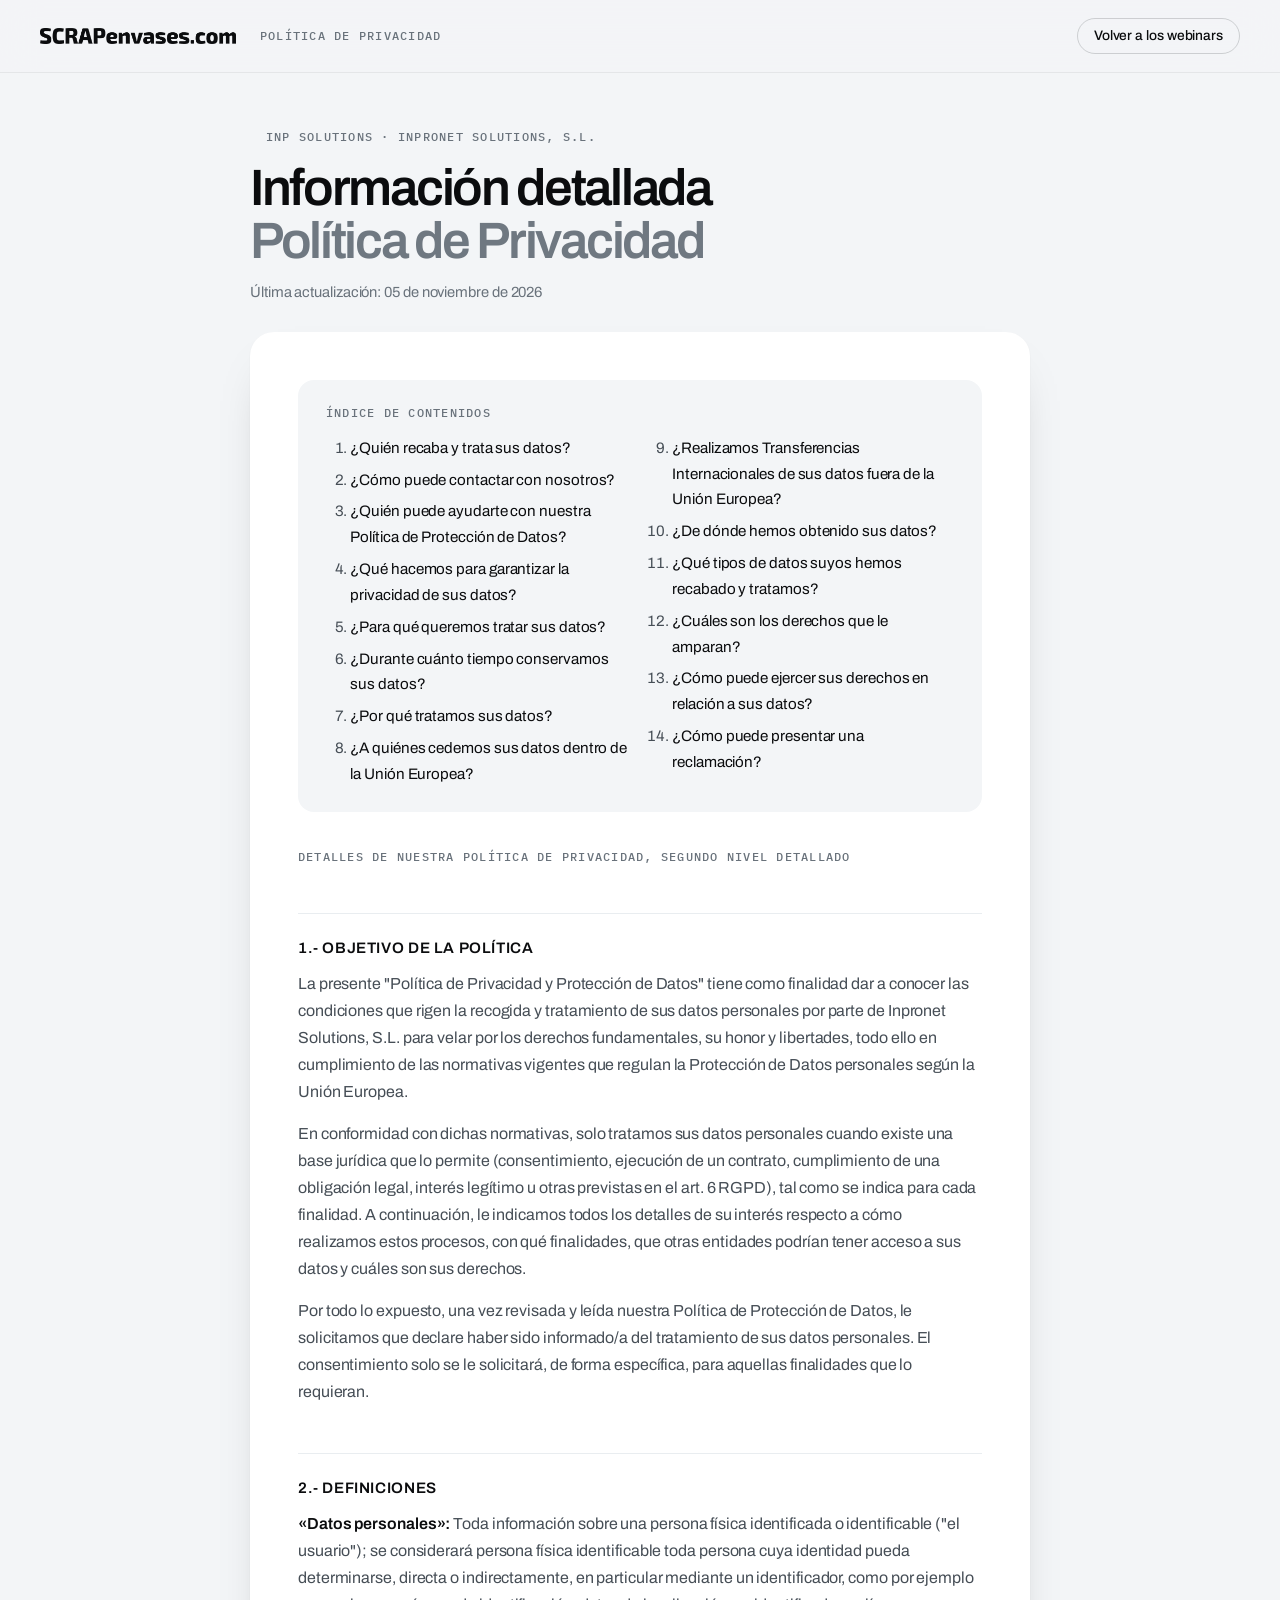
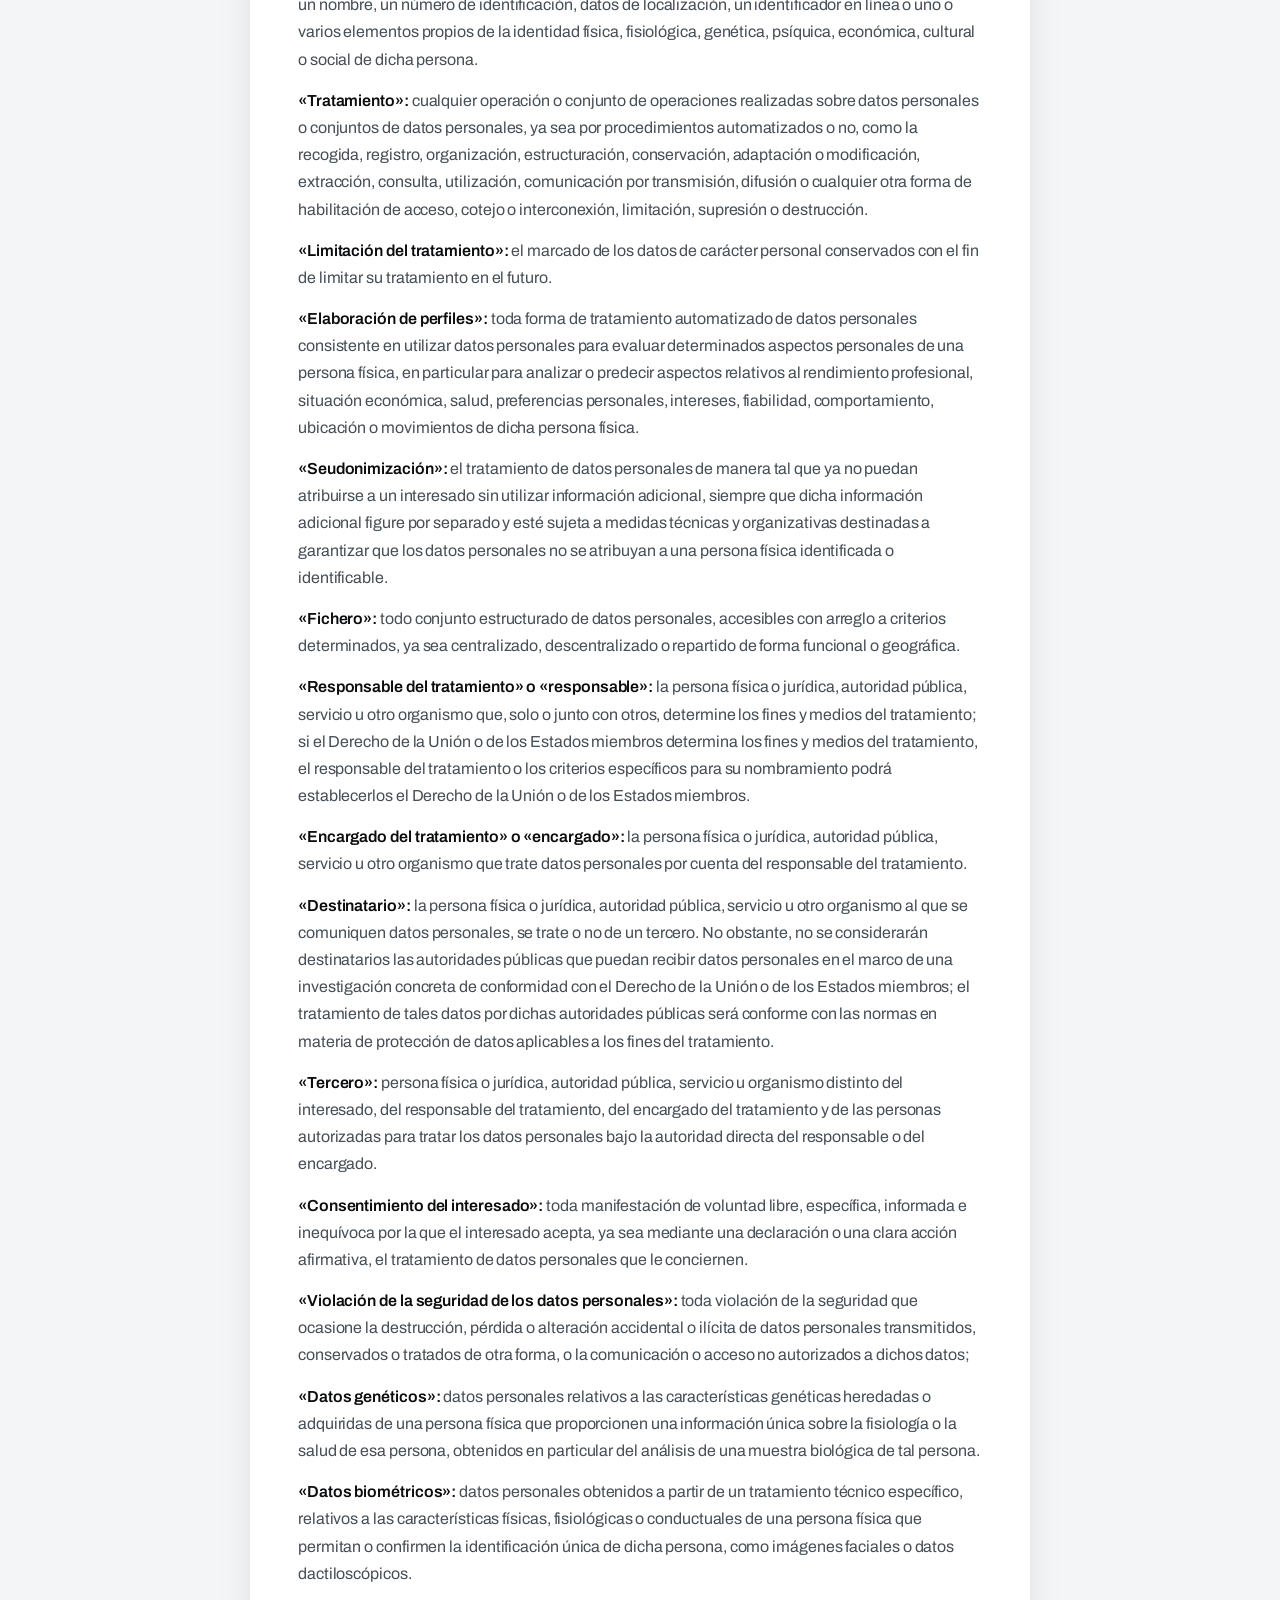
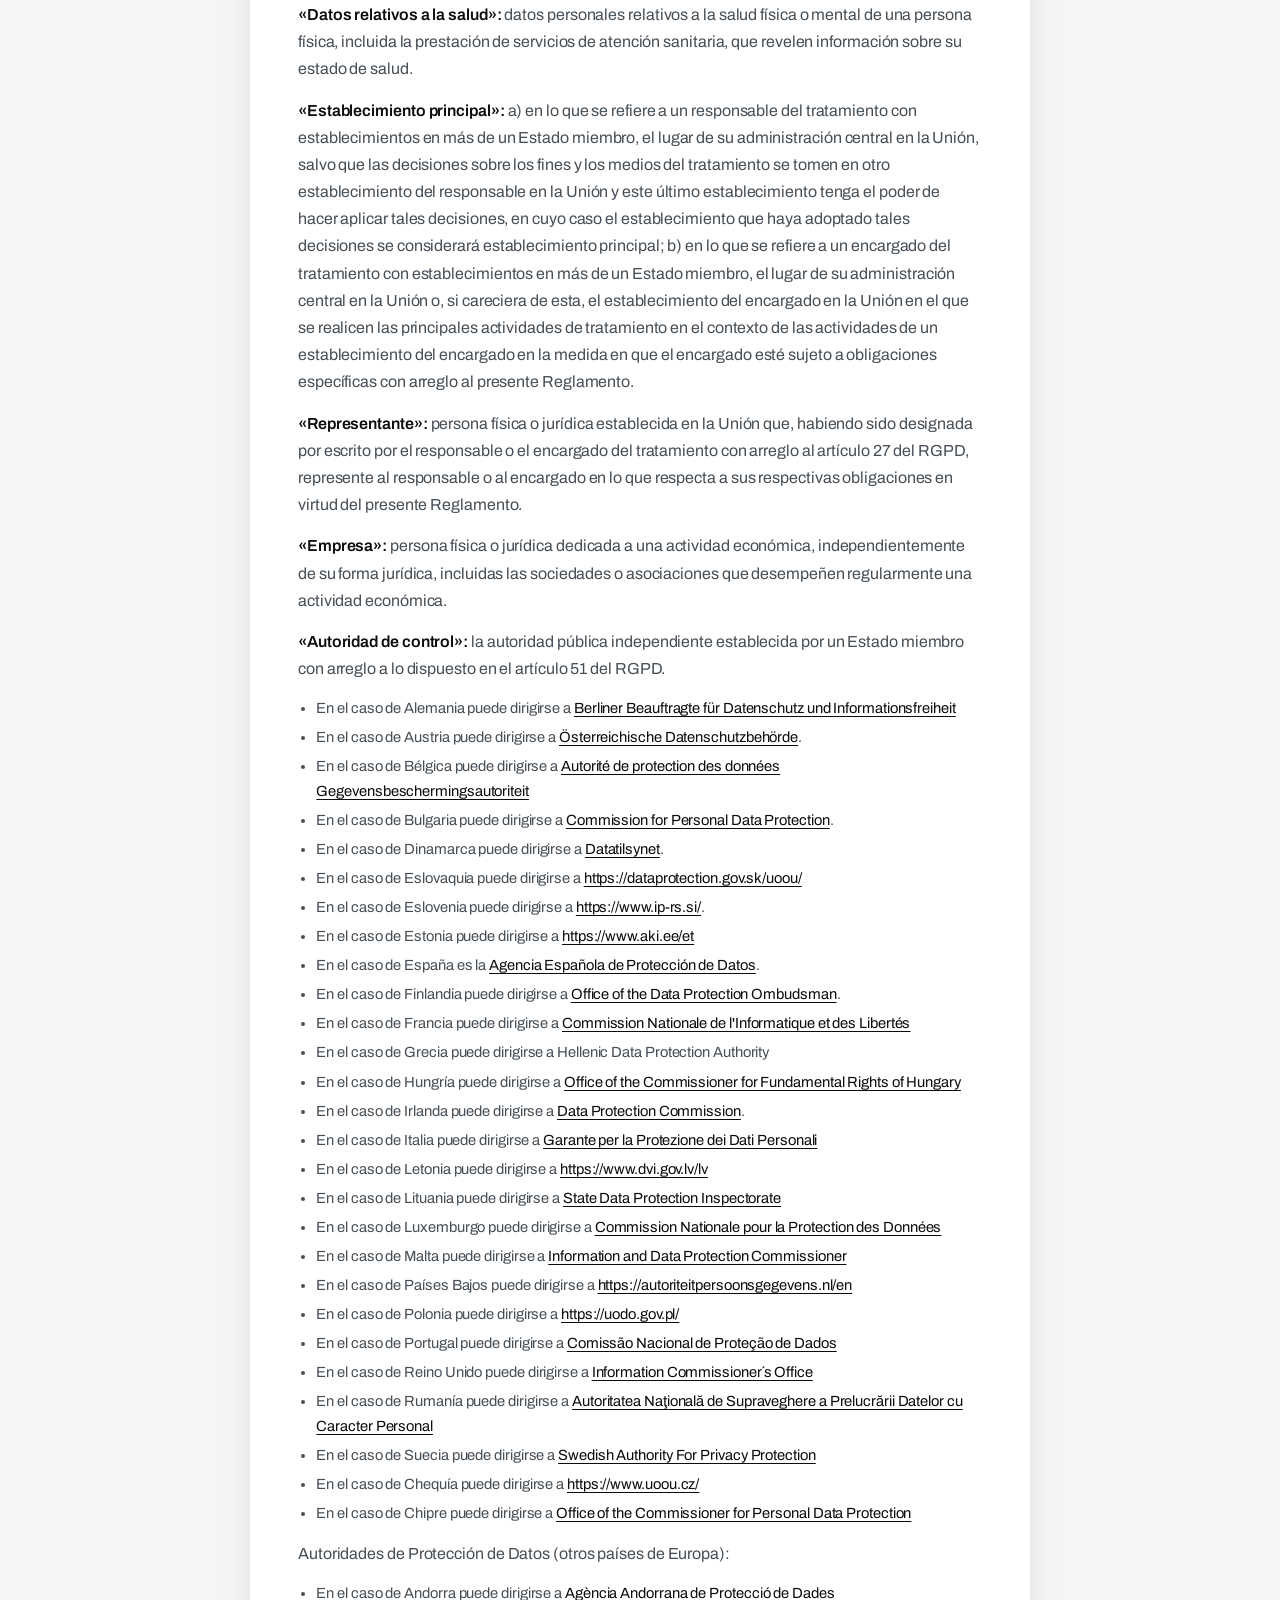
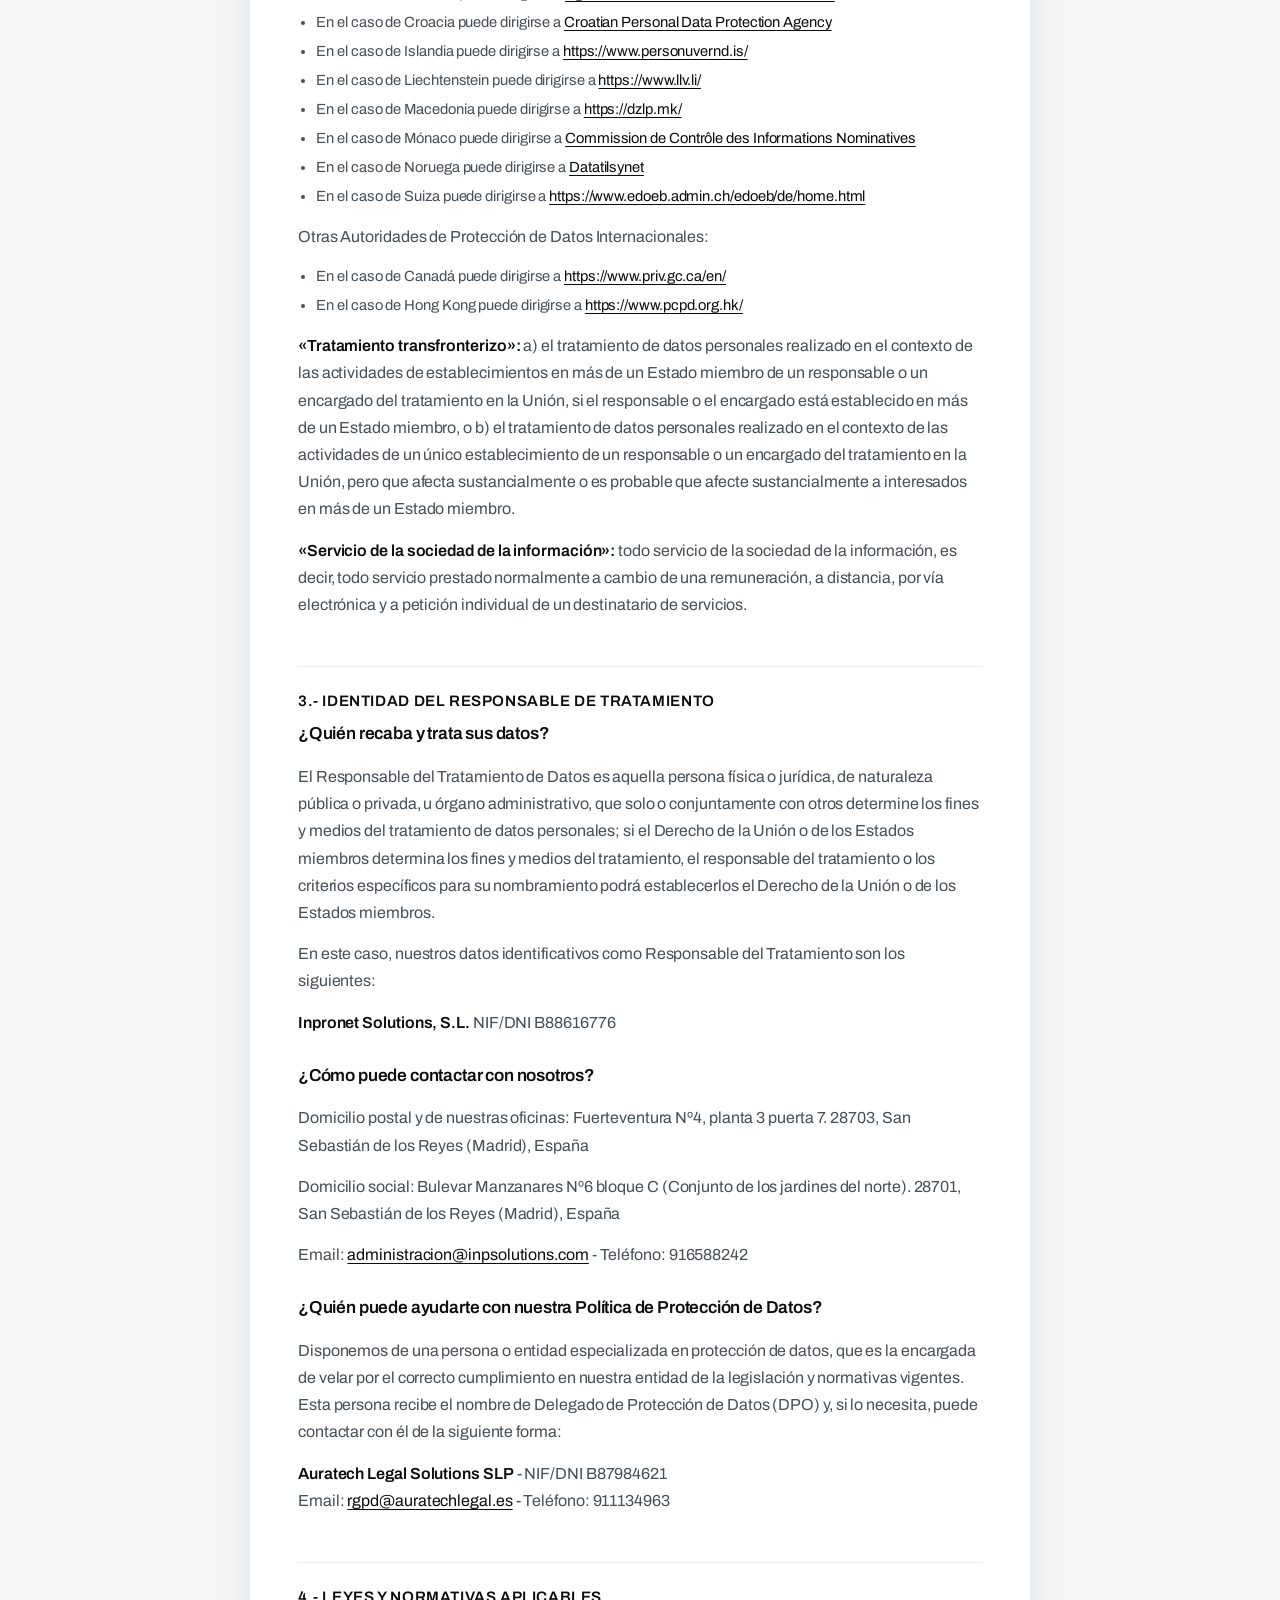
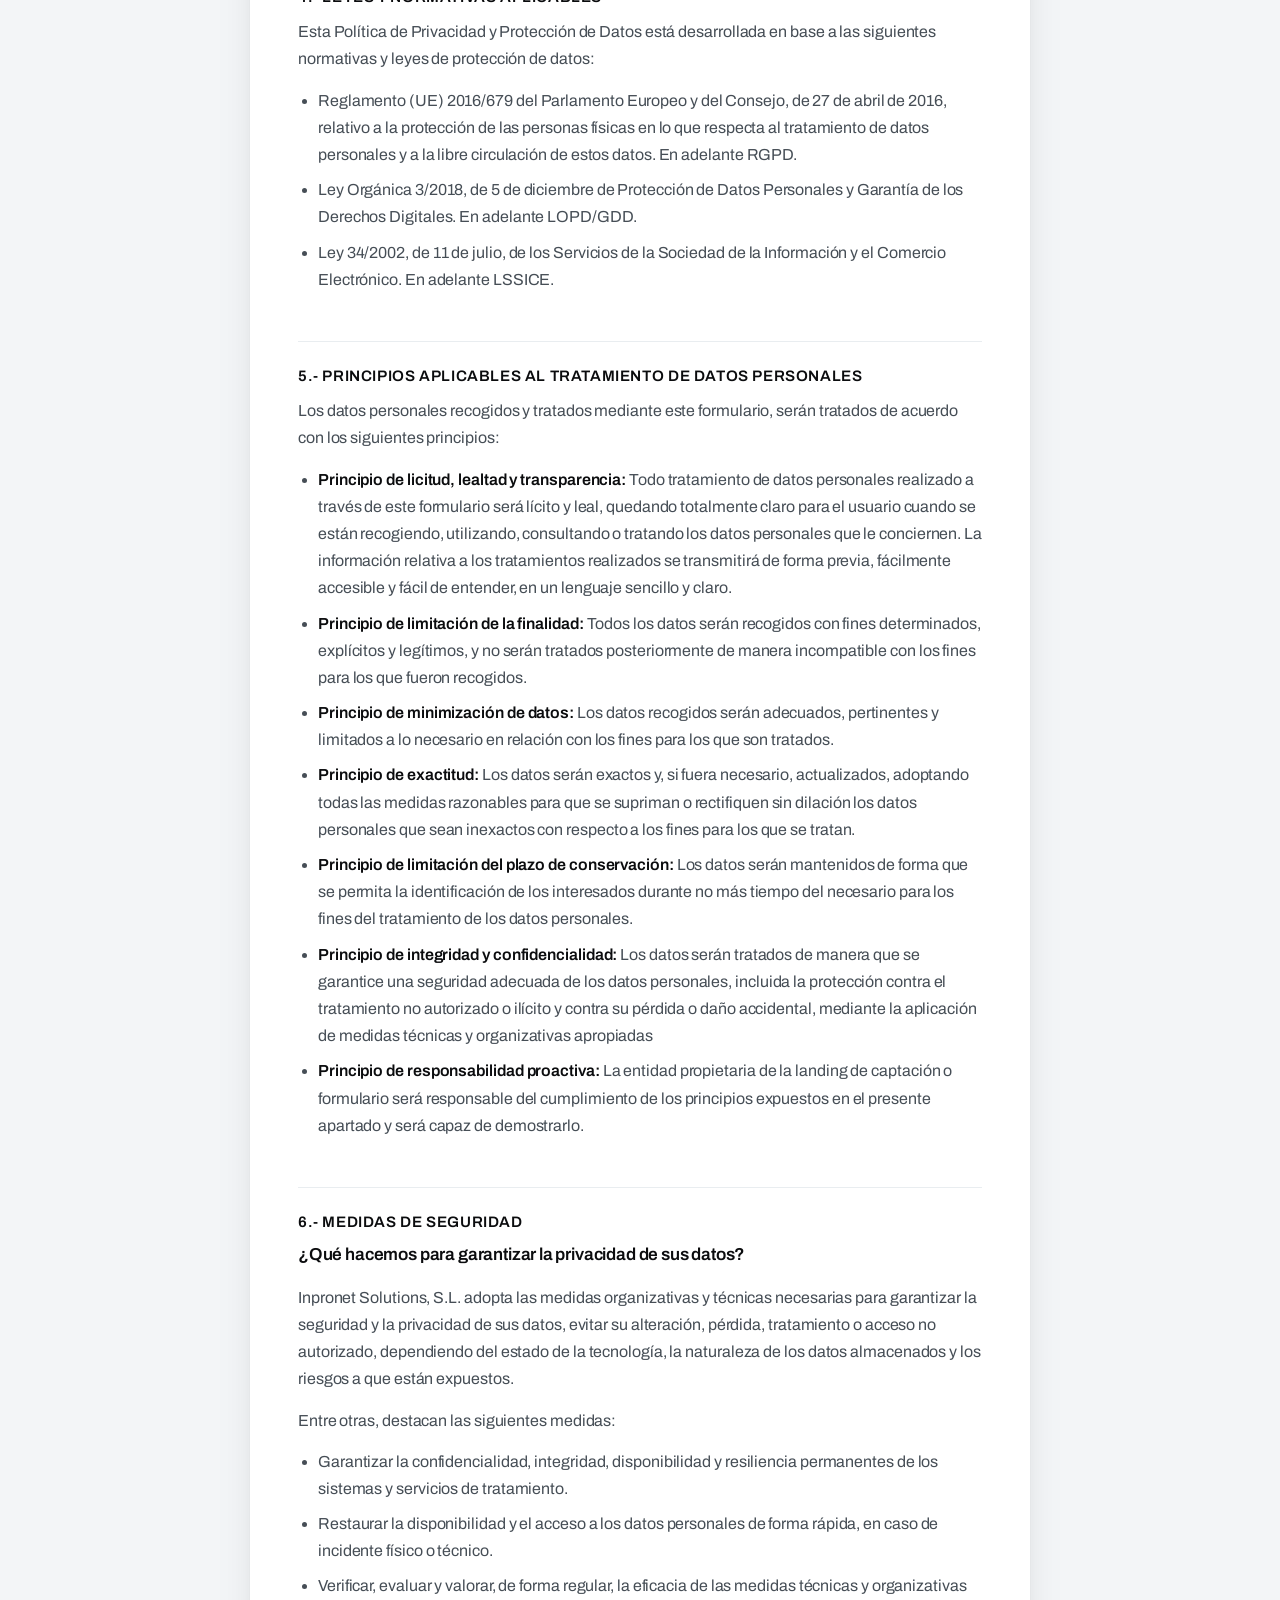
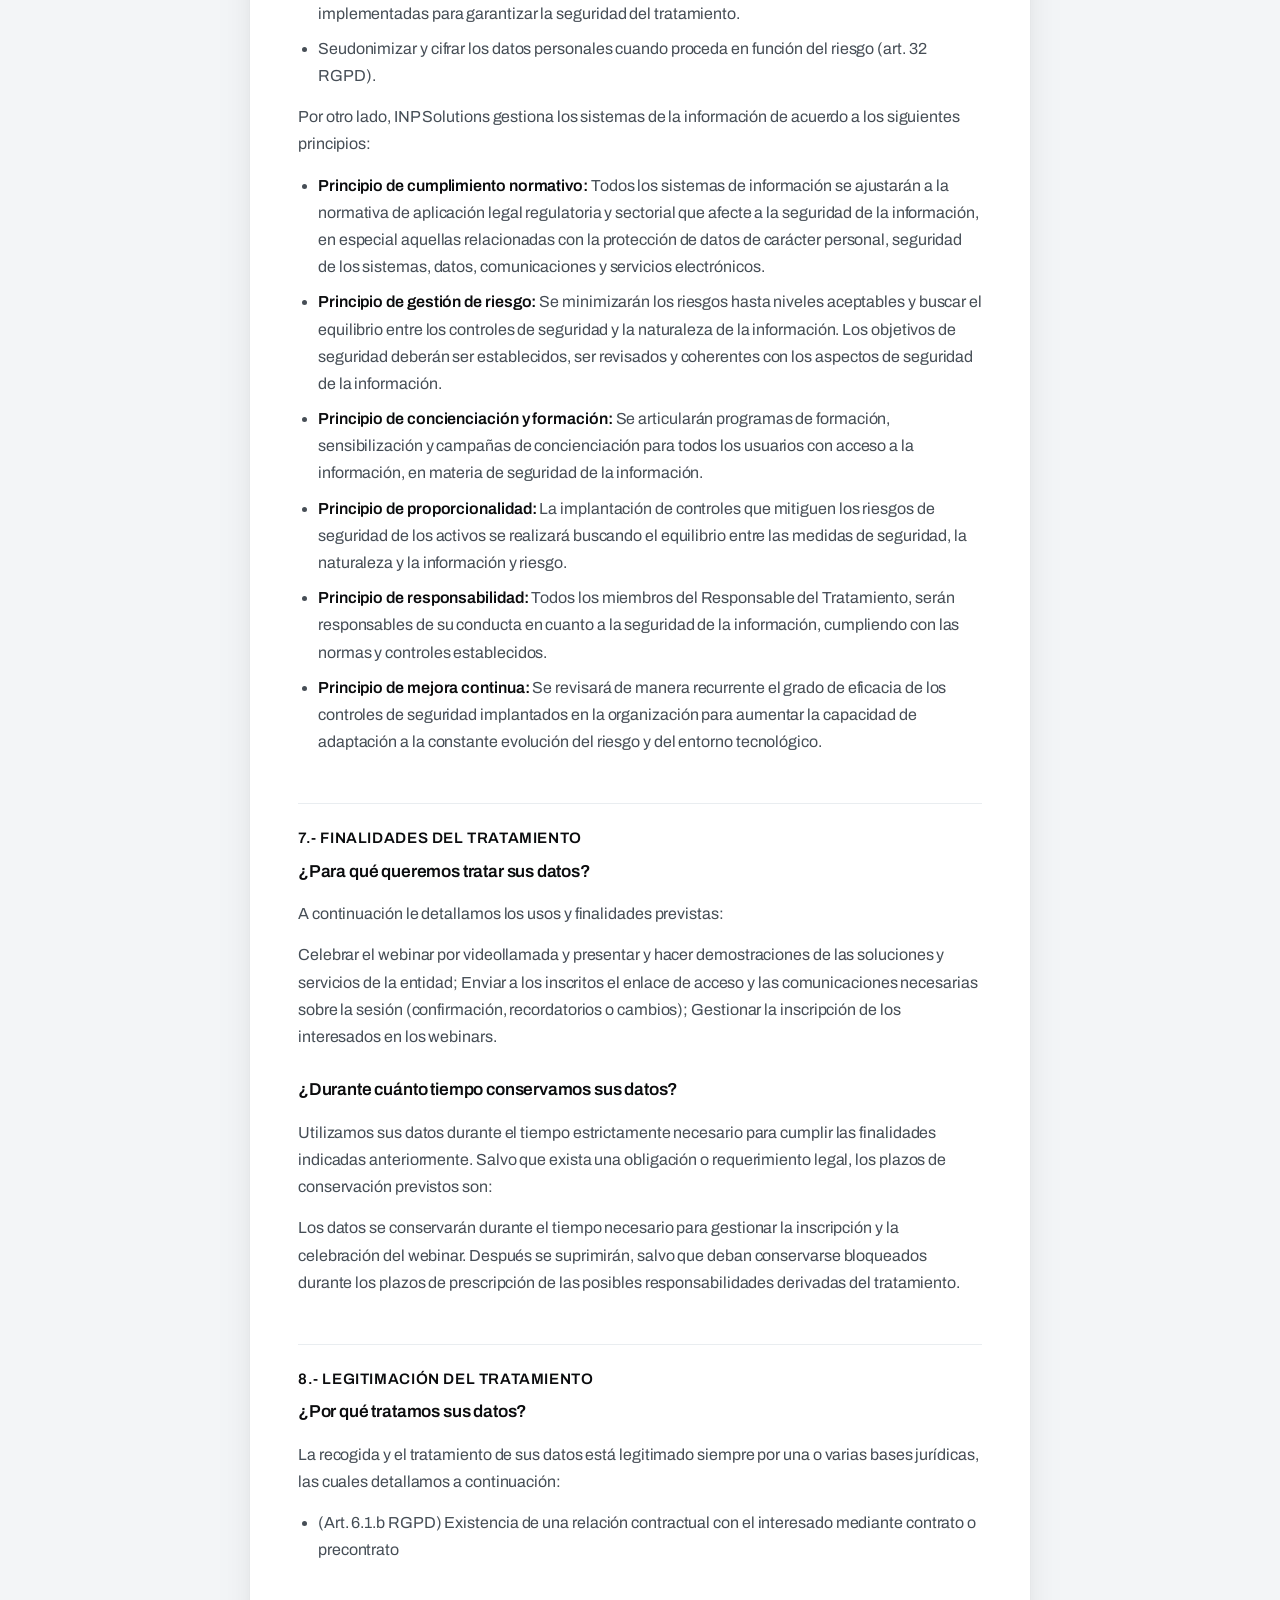
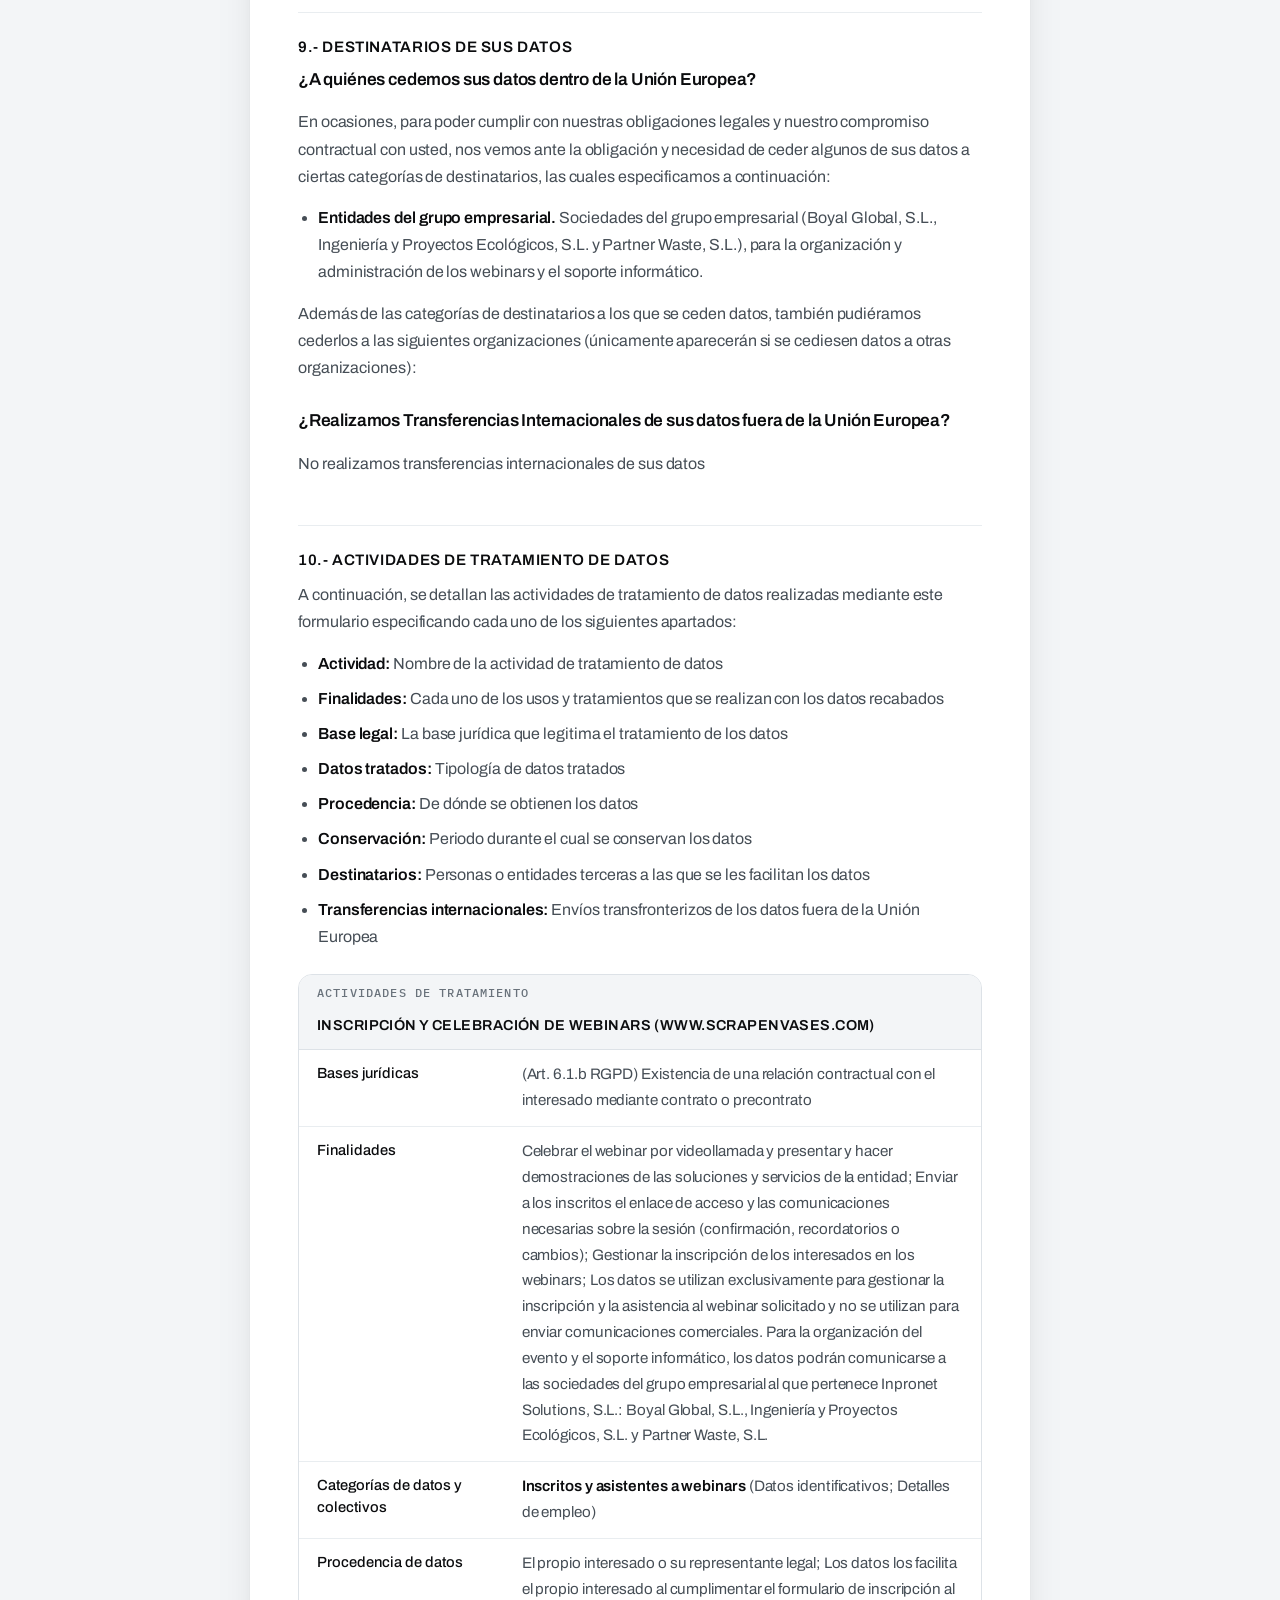
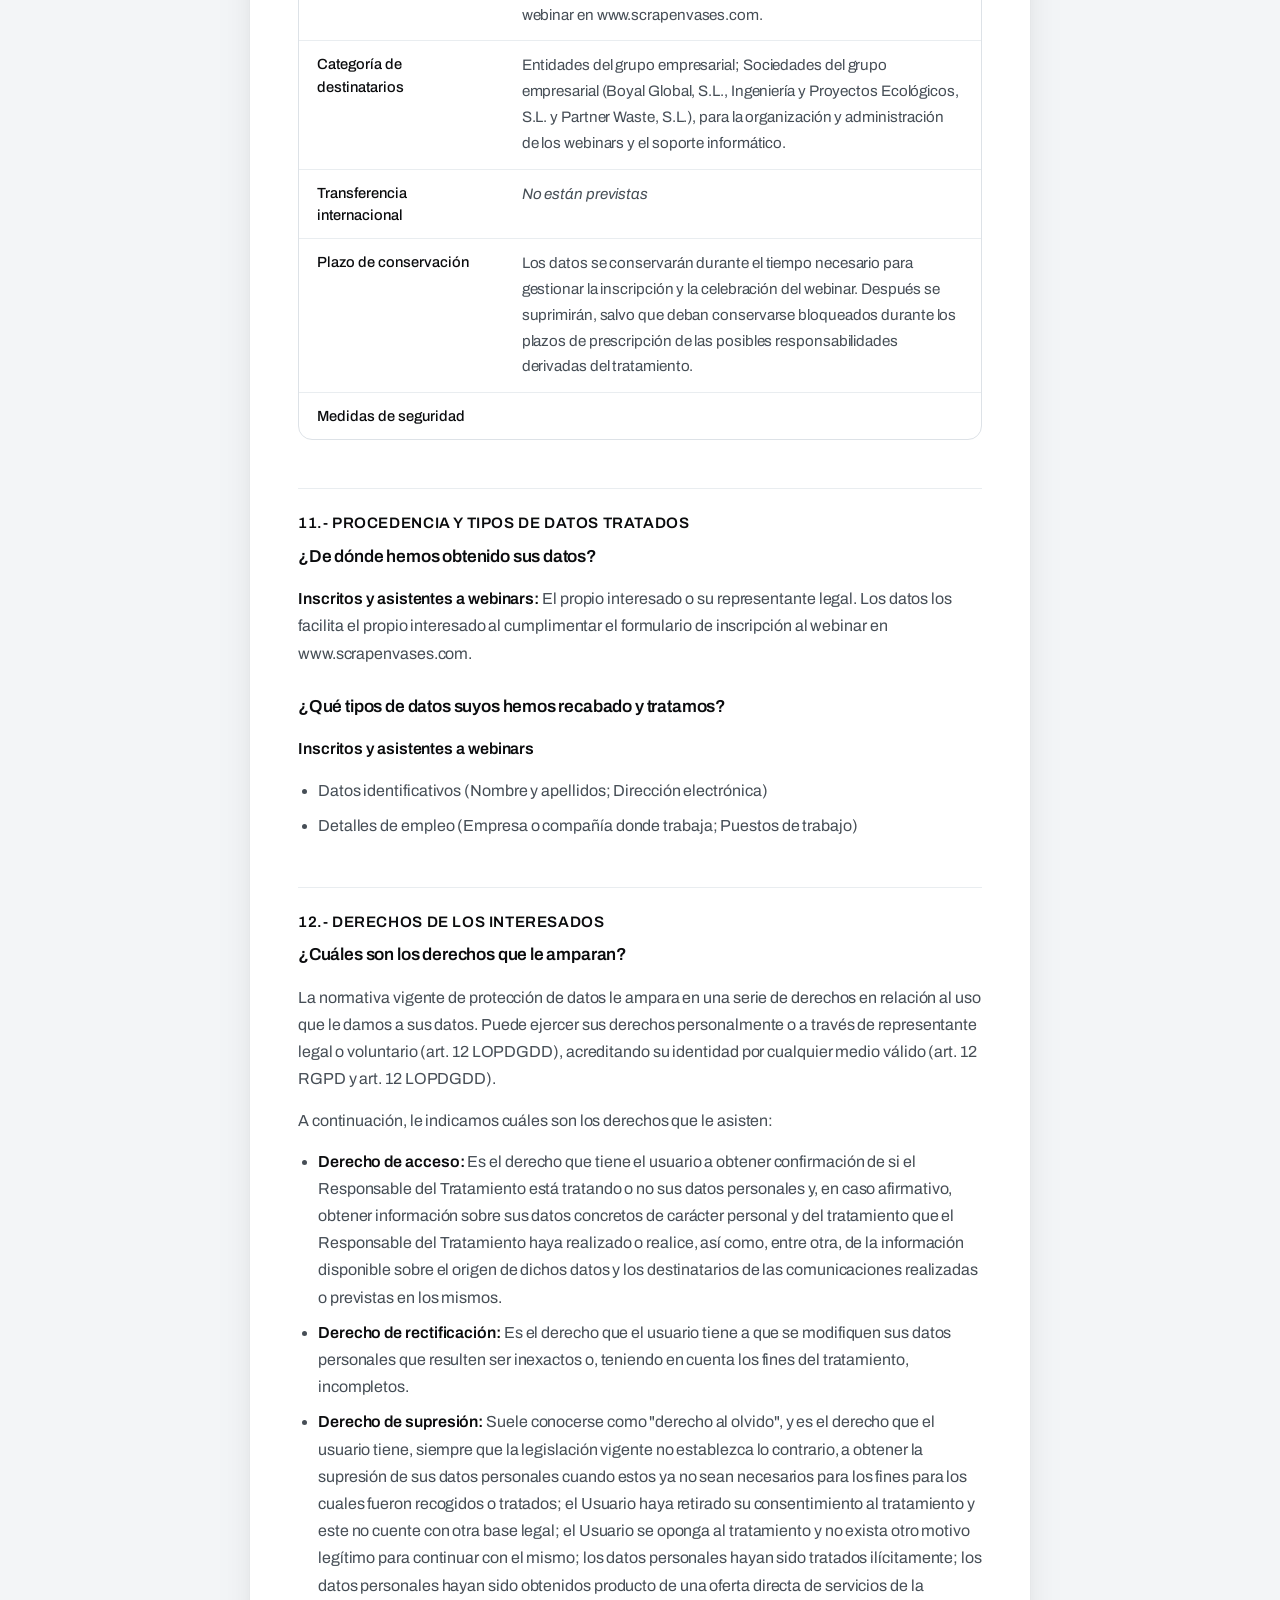
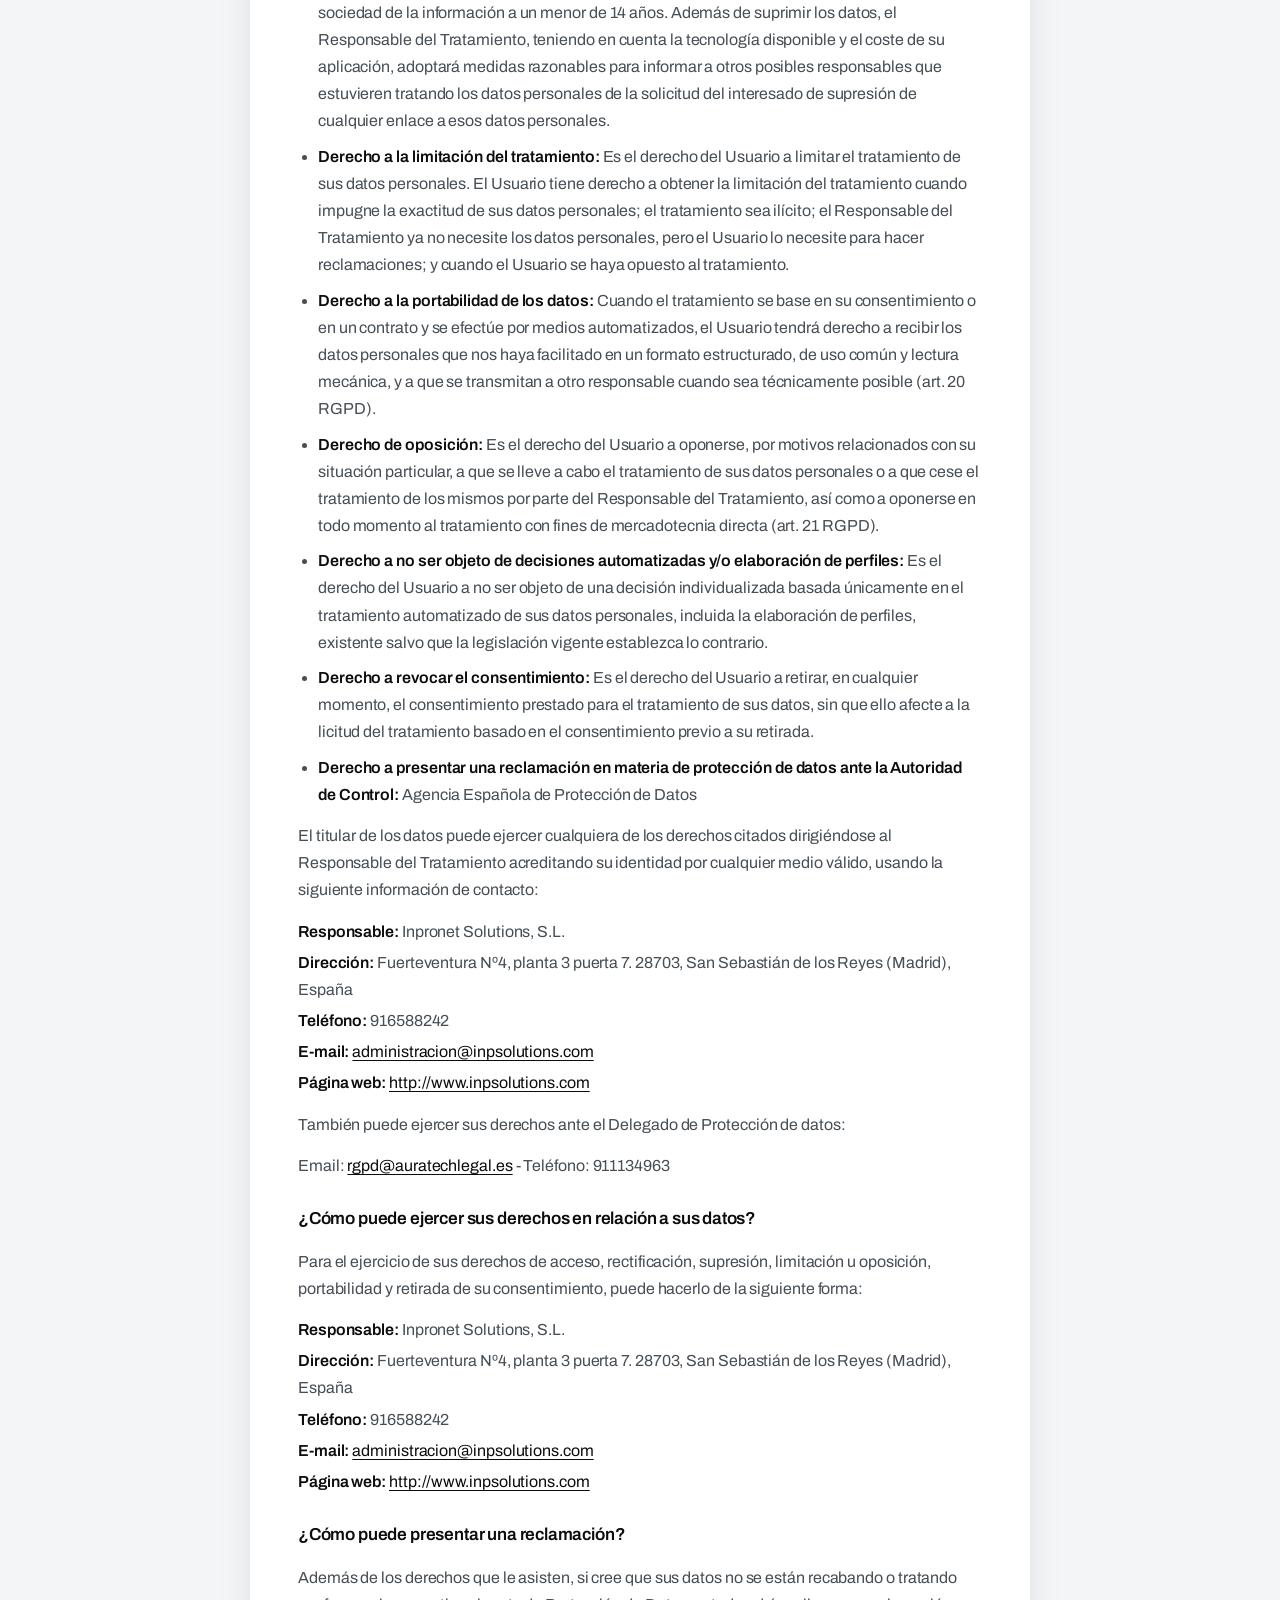
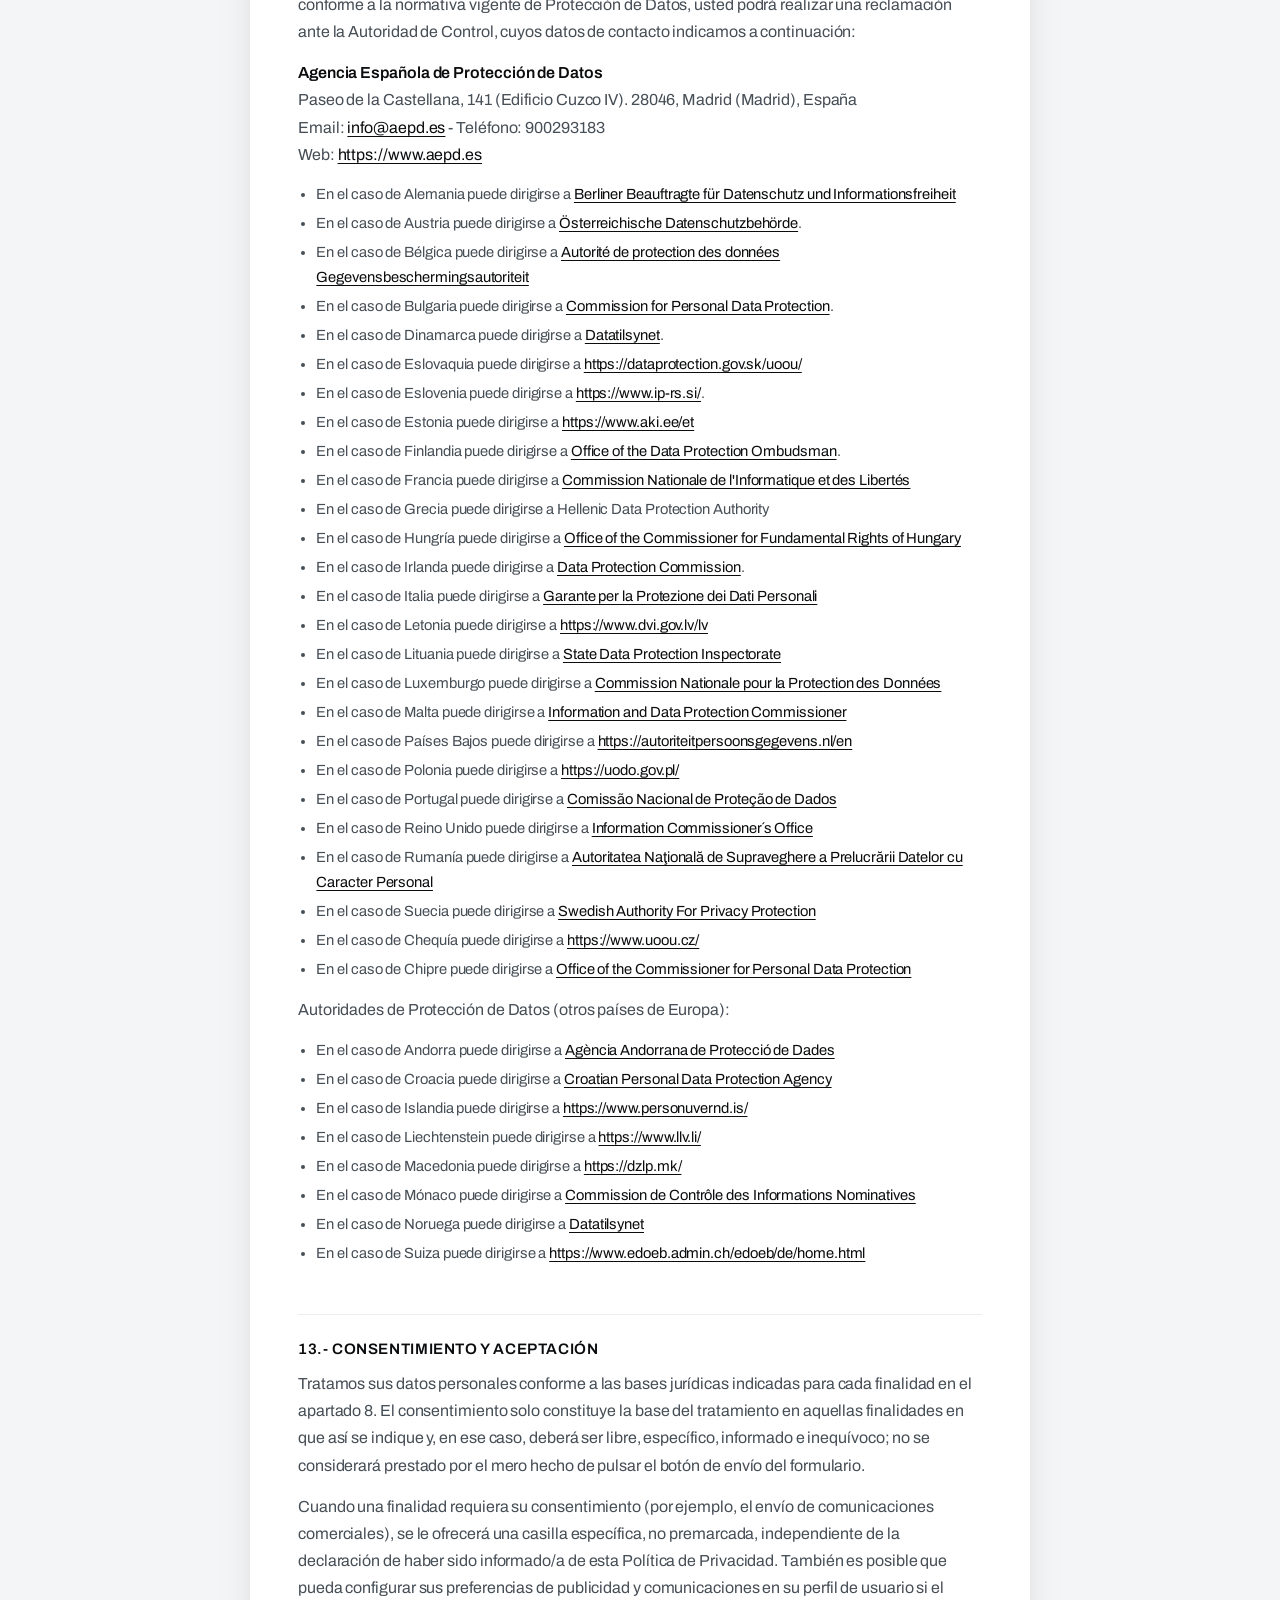
==== public/politica-privacidad.html @ 6f9b3ba7 "Añade la página de Política de Privacidad de los webinars - Nueva página politica-privacidad.html co" ====
<!doctype html>
<html lang="es">
<head>
  <meta charset="utf-8">
  <meta name="viewport" content="width=device-width, initial-scale=1">
  <title>Política de Privacidad · Webinars SCRAPenvases.com</title>
  <meta name="description" content="Información detallada de la Política de Privacidad de Inpronet Solutions, S.L. para la inscripción y celebración de los webinars de SCRAPenvases.com.">
  <link rel="icon" href="favicon.ico">
  <link rel="preconnect" href="https://fonts.googleapis.com">
  <link rel="preconnect" href="https://fonts.gstatic.com" crossorigin>
  <link rel="stylesheet" href="https://fonts.googleapis.com/css2?family=Archivo:wdth,wght@62..125,400..800&family=IBM+Plex+Mono:wght@500&display=swap">
  <link rel="stylesheet" href="styles.css">
</head>
<body>
  <header class="nav">
    <div class="wrap nav__in">
      <a class="nav__logo" href="./" aria-label="Volver a los webinars">
        <img src="img/logo-scrapenvases.png" alt="SCRAPenvases.com" width="760" height="59">
      </a>
      <span class="nav__title">Política de Privacidad</span>
      <a class="btn btn--ghost btn--sm nav__out" href="./">Volver a los webinars</a>
    </div>
  </header>

  <main class="wrap wrap--narrow legal">
    <header class="legal__head">
      <p class="kicker kicker--light">INP Solutions · Inpronet Solutions, S.L.</p>
      <h1>Información detallada <span class="hl">Política de Privacidad</span></h1>
      <p class="legal__meta">Última actualización: 05 de noviembre de 2026</p>
    </header>

    <article class="card prose">

      <nav class="toc" aria-labelledby="indice">
        <h2 id="indice">Índice de contenidos</h2>
        <ol>
          <li><a href="#q1">¿Quién recaba y trata sus datos?</a></li>
          <li><a href="#q2">¿Cómo puede contactar con nosotros?</a></li>
          <li><a href="#q3">¿Quién puede ayudarte con nuestra Política de Protección de Datos?</a></li>
          <li><a href="#q4">¿Qué hacemos para garantizar la privacidad de sus datos?</a></li>
          <li><a href="#q5">¿Para qué queremos tratar sus datos?</a></li>
          <li><a href="#q6">¿Durante cuánto tiempo conservamos sus datos?</a></li>
          <li><a href="#q7">¿Por qué tratamos sus datos?</a></li>
          <li><a href="#q8">¿A quiénes cedemos sus datos dentro de la Unión Europea?</a></li>
          <li><a href="#q9">¿Realizamos Transferencias Internacionales de sus datos fuera de la Unión Europea?</a></li>
          <li><a href="#q10">¿De dónde hemos obtenido sus datos?</a></li>
          <li><a href="#q11">¿Qué tipos de datos suyos hemos recabado y tratamos?</a></li>
          <li><a href="#q12">¿Cuáles son los derechos que le amparan?</a></li>
          <li><a href="#q13">¿Cómo puede ejercer sus derechos en relación a sus datos?</a></li>
          <li><a href="#q14">¿Cómo puede presentar una reclamación?</a></li>
        </ol>
      </nav>

      <p class="prose__lead">Detalles de nuestra Política de Privacidad, segundo nivel detallado</p>

      <!-- 1 -->
      <h2 id="s1">1.- Objetivo de la política</h2>
      <p>La presente "Política de Privacidad y Protección de Datos" tiene como finalidad dar a conocer las condiciones que rigen la recogida y tratamiento de sus datos personales por parte de Inpronet Solutions, S.L. para velar por los derechos fundamentales, su honor y libertades, todo ello en cumplimiento de las normativas vigentes que regulan la Protección de Datos personales según la Unión Europea.</p>
      <p>En conformidad con dichas normativas, solo tratamos sus datos personales cuando existe una base jurídica que lo permite (consentimiento, ejecución de un contrato, cumplimiento de una obligación legal, interés legítimo u otras previstas en el art. 6 RGPD), tal como se indica para cada finalidad. A continuación, le indicamos todos los detalles de su interés respecto a cómo realizamos estos procesos, con qué finalidades, que otras entidades podrían tener acceso a sus datos y cuáles son sus derechos.</p>
      <p>Por todo lo expuesto, una vez revisada y leída nuestra Política de Protección de Datos, le solicitamos que declare haber sido informado/a del tratamiento de sus datos personales. El consentimiento solo se le solicitará, de forma específica, para aquellas finalidades que lo requieran.</p>

      <!-- 2 -->
      <h2 id="s2">2.- Definiciones</h2>
      <p><strong>«Datos personales»:</strong> Toda información sobre una persona física identificada o identificable ("el usuario"); se considerará persona física identificable toda persona cuya identidad pueda determinarse, directa o indirectamente, en particular mediante un identificador, como por ejemplo un nombre, un número de identificación, datos de localización, un identificador en línea o uno o varios elementos propios de la identidad física, fisiológica, genética, psíquica, económica, cultural o social de dicha persona.</p>
      <p><strong>«Tratamiento»:</strong> cualquier operación o conjunto de operaciones realizadas sobre datos personales o conjuntos de datos personales, ya sea por procedimientos automatizados o no, como la recogida, registro, organización, estructuración, conservación, adaptación o modificación, extracción, consulta, utilización, comunicación por transmisión, difusión o cualquier otra forma de habilitación de acceso, cotejo o interconexión, limitación, supresión o destrucción.</p>
      <p><strong>«Limitación del tratamiento»:</strong> el marcado de los datos de carácter personal conservados con el fin de limitar su tratamiento en el futuro.</p>
      <p><strong>«Elaboración de perfiles»:</strong> toda forma de tratamiento automatizado de datos personales consistente en utilizar datos personales para evaluar determinados aspectos personales de una persona física, en particular para analizar o predecir aspectos relativos al rendimiento profesional, situación económica, salud, preferencias personales, intereses, fiabilidad, comportamiento, ubicación o movimientos de dicha persona física.</p>
      <p><strong>«Seudonimización»:</strong> el tratamiento de datos personales de manera tal que ya no puedan atribuirse a un interesado sin utilizar información adicional, siempre que dicha información adicional figure por separado y esté sujeta a medidas técnicas y organizativas destinadas a garantizar que los datos personales no se atribuyan a una persona física identificada o identificable.</p>
      <p><strong>«Fichero»:</strong> todo conjunto estructurado de datos personales, accesibles con arreglo a criterios determinados, ya sea centralizado, descentralizado o repartido de forma funcional o geográfica.</p>
      <p><strong>«Responsable del tratamiento» o «responsable»:</strong> la persona física o jurídica, autoridad pública, servicio u otro organismo que, solo o junto con otros, determine los fines y medios del tratamiento; si el Derecho de la Unión o de los Estados miembros determina los fines y medios del tratamiento, el responsable del tratamiento o los criterios específicos para su nombramiento podrá establecerlos el Derecho de la Unión o de los Estados miembros.</p>
      <p><strong>«Encargado del tratamiento» o «encargado»:</strong> la persona física o jurídica, autoridad pública, servicio u otro organismo que trate datos personales por cuenta del responsable del tratamiento.</p>
      <p><strong>«Destinatario»:</strong> la persona física o jurídica, autoridad pública, servicio u otro organismo al que se comuniquen datos personales, se trate o no de un tercero. No obstante, no se considerarán destinatarios las autoridades públicas que puedan recibir datos personales en el marco de una investigación concreta de conformidad con el Derecho de la Unión o de los Estados miembros; el tratamiento de tales datos por dichas autoridades públicas será conforme con las normas en materia de protección de datos aplicables a los fines del tratamiento.</p>
      <p><strong>«Tercero»:</strong> persona física o jurídica, autoridad pública, servicio u organismo distinto del interesado, del responsable del tratamiento, del encargado del tratamiento y de las personas autorizadas para tratar los datos personales bajo la autoridad directa del responsable o del encargado.</p>
      <p><strong>«Consentimiento del interesado»:</strong> toda manifestación de voluntad libre, específica, informada e inequívoca por la que el interesado acepta, ya sea mediante una declaración o una clara acción afirmativa, el tratamiento de datos personales que le conciernen.</p>
      <p><strong>«Violación de la seguridad de los datos personales»:</strong> toda violación de la seguridad que ocasione la destrucción, pérdida o alteración accidental o ilícita de datos personales transmitidos, conservados o tratados de otra forma, o la comunicación o acceso no autorizados a dichos datos;</p>
      <p><strong>«Datos genéticos»:</strong> datos personales relativos a las características genéticas heredadas o adquiridas de una persona física que proporcionen una información única sobre la fisiología o la salud de esa persona, obtenidos en particular del análisis de una muestra biológica de tal persona.</p>
      <p><strong>«Datos biométricos»:</strong> datos personales obtenidos a partir de un tratamiento técnico específico, relativos a las características físicas, fisiológicas o conductuales de una persona física que permitan o confirmen la identificación única de dicha persona, como imágenes faciales o datos dactiloscópicos.</p>
      <p><strong>«Datos relativos a la salud»:</strong> datos personales relativos a la salud física o mental de una persona física, incluida la prestación de servicios de atención sanitaria, que revelen información sobre su estado de salud.</p>
      <p><strong>«Establecimiento principal»:</strong> a) en lo que se refiere a un responsable del tratamiento con establecimientos en más de un Estado miembro, el lugar de su administración central en la Unión, salvo que las decisiones sobre los fines y los medios del tratamiento se tomen en otro establecimiento del responsable en la Unión y este último establecimiento tenga el poder de hacer aplicar tales decisiones, en cuyo caso el establecimiento que haya adoptado tales decisiones se considerará establecimiento principal; b) en lo que se refiere a un encargado del tratamiento con establecimientos en más de un Estado miembro, el lugar de su administración central en la Unión o, si careciera de esta, el establecimiento del encargado en la Unión en el que se realicen las principales actividades de tratamiento en el contexto de las actividades de un establecimiento del encargado en la medida en que el encargado esté sujeto a obligaciones específicas con arreglo al presente Reglamento.</p>
      <p><strong>«Representante»:</strong> persona física o jurídica establecida en la Unión que, habiendo sido designada por escrito por el responsable o el encargado del tratamiento con arreglo al artículo 27 del RGPD, represente al responsable o al encargado en lo que respecta a sus respectivas obligaciones en virtud del presente Reglamento.</p>
      <p><strong>«Empresa»:</strong> persona física o jurídica dedicada a una actividad económica, independientemente de su forma jurídica, incluidas las sociedades o asociaciones que desempeñen regularmente una actividad económica.</p>
      <p><strong>«Autoridad de control»:</strong> la autoridad pública independiente establecida por un Estado miembro con arreglo a lo dispuesto en el artículo 51 del RGPD.</p>
      <ul class="authorities">
        <li>En el caso de Alemania puede dirigirse a <a href="https://www.datenschutz-berlin.de/ueber-uns/kontakt" target="_blank" rel="noopener">Berliner Beauftragte für Datenschutz und Informationsfreiheit</a></li>
        <li>En el caso de Austria puede dirigirse a <a href="https://www.dsb.gv.at/ueber-die-website/kontakt.html" target="_blank" rel="noopener">Österreichische Datenschutzbehörde</a>.</li>
        <li>En el caso de Bélgica puede dirigirse a <a href="https://www.dataprotectionauthority.be/citizen" target="_blank" rel="noopener">Autorité de protection des données Gegevensbeschermingsautoriteit</a></li>
        <li>En el caso de Bulgaria puede dirigirse a <a href="https://www.cpdp.bg/en/index.php" target="_blank" rel="noopener">Commission for Personal Data Protection</a>.</li>
        <li>En el caso de Dinamarca puede dirigirse a <a href="https://www.datatilsynet.dk/" target="_blank" rel="noopener">Datatilsynet</a>.</li>
        <li>En el caso de Eslovaquia puede dirigirse a <a href="https://dataprotection.gov.sk/uoou/" target="_blank" rel="noopener">https://dataprotection.gov.sk/uoou/</a></li>
        <li>En el caso de Eslovenia puede dirigirse a <a href="https://www.ip-rs.si/" target="_blank" rel="noopener">https://www.ip-rs.si/</a>.</li>
        <li>En el caso de Estonia puede dirigirse a <a href="https://www.aki.ee/et" target="_blank" rel="noopener">https://www.aki.ee/et</a></li>
        <li>En el caso de España es la <a href="https://www.aepd.es/es" target="_blank" rel="noopener">Agencia Española de Protección de Datos</a>.</li>
        <li>En el caso de Finlandia puede dirigirse a <a href="https://tietosuoja.fi/en/home" target="_blank" rel="noopener">Office of the Data Protection Ombudsman</a>.</li>
        <li>En el caso de Francia puede dirigirse a <a href="https://www.cnil.fr/" target="_blank" rel="noopener">Commission Nationale de l'Informatique et des Libertés</a></li>
        <li>En el caso de Grecia puede dirigirse a Hellenic Data Protection Authority</li>
        <li>En el caso de Hungría puede dirigirse a <a href="https://www.ajbh.hu/web/ajbh-en/" target="_blank" rel="noopener">Office of the Commissioner for Fundamental Rights of Hungary</a></li>
        <li>En el caso de Irlanda puede dirigirse a <a href="https://www.dataprotection.ie/" target="_blank" rel="noopener">Data Protection Commission</a>.</li>
        <li>En el caso de Italia puede dirigirse a <a href="https://www.garanteprivacy.it/" target="_blank" rel="noopener">Garante per la Protezione dei Dati Personali</a></li>
        <li>En el caso de Letonia puede dirigirse a <a href="https://www.dvi.gov.lv/lv" target="_blank" rel="noopener">https://www.dvi.gov.lv/lv</a></li>
        <li>En el caso de Lituania puede dirigirse a <a href="https://vdai.lrv.lt/en/" target="_blank" rel="noopener">State Data Protection Inspectorate</a></li>
        <li>En el caso de Luxemburgo puede dirigirse a <a href="https://cnpd.public.lu/fr.html" target="_blank" rel="noopener">Commission Nationale pour la Protection des Données</a></li>
        <li>En el caso de Malta puede dirigirse a <a href="https://idpc.org.mt/" target="_blank" rel="noopener">Information and Data Protection Commissioner</a></li>
        <li>En el caso de Países Bajos puede dirigirse a <a href="https://autoriteitpersoonsgegevens.nl/en" target="_blank" rel="noopener">https://autoriteitpersoonsgegevens.nl/en</a></li>
        <li>En el caso de Polonia puede dirigirse a <a href="https://uodo.gov.pl/" target="_blank" rel="noopener">https://uodo.gov.pl/</a></li>
        <li>En el caso de Portugal puede dirigirse a <a href="http://www.cnpd.pt/" target="_blank" rel="noopener">Comissão Nacional de Proteção de Dados</a></li>
        <li>En el caso de Reino Unido puede dirigirse a <a href="https://ico.org.uk/" target="_blank" rel="noopener">Information Commissioner´s Office</a></li>
        <li>En el caso de Rumanía puede dirigirse a <a href="https://www.dataprotection.ro/" target="_blank" rel="noopener">Autoritatea Naţională de Supraveghere a Prelucrării Datelor cu Caracter Personal</a></li>
        <li>En el caso de Suecia puede dirigirse a <a href="https://www.imy.se/en/" target="_blank" rel="noopener">Swedish Authority For Privacy Protection</a></li>
        <li>En el caso de Chequía puede dirigirse a <a href="https://www.uoou.cz/" target="_blank" rel="noopener">https://www.uoou.cz/</a></li>
        <li>En el caso de Chipre puede dirigirse a <a href="https://www.dataprotection.gov.cy/dataprotection/dataprotection.nsf/home_el/home_el?opendocument" target="_blank" rel="noopener">Office of the Commissioner for Personal Data Protection</a></li>
      </ul>
      <p>Autoridades de Protección de Datos (otros países de Europa):</p>
      <ul class="authorities">
        <li>En el caso de Andorra puede dirigirse a <a href="https://www.apda.ad/ca" target="_blank" rel="noopener">Agència Andorrana de Protecció de Dades</a></li>
        <li>En el caso de Croacia puede dirigirse a <a href="https://azop.hr/naslovna-english/" target="_blank" rel="noopener">Croatian Personal Data Protection Agency</a></li>
        <li>En el caso de Islandia puede dirigirse a <a href="https://www.personuvernd.is/" target="_blank" rel="noopener">https://www.personuvernd.is/</a></li>
        <li>En el caso de Liechtenstein puede dirigirse a <a href="https://www.llv.li/" target="_blank" rel="noopener">https://www.llv.li/</a></li>
        <li>En el caso de Macedonia puede dirigirse a <a href="https://dzlp.mk/" target="_blank" rel="noopener">https://dzlp.mk/</a></li>
        <li>En el caso de Mónaco puede dirigirse a <a href="https://www.ccin.mc/fr/" target="_blank" rel="noopener">Commission de Contrôle des Informations Nominatives</a></li>
        <li>En el caso de Noruega puede dirigirse a <a href="https://www.datatilsynet.no/" target="_blank" rel="noopener">Datatilsynet</a></li>
        <li>En el caso de Suiza puede dirigirse a <a href="https://www.edoeb.admin.ch/edoeb/de/home.html" target="_blank" rel="noopener">https://www.edoeb.admin.ch/edoeb/de/home.html</a></li>
      </ul>
      <p>Otras Autoridades de Protección de Datos Internacionales:</p>
      <ul class="authorities">
        <li>En el caso de Canadá puede dirigirse a <a href="https://www.priv.gc.ca/en/" target="_blank" rel="noopener">https://www.priv.gc.ca/en/</a></li>
        <li>En el caso de Hong Kong puede dirigirse a <a href="https://www.pcpd.org.hk/" target="_blank" rel="noopener">https://www.pcpd.org.hk/</a></li>
      </ul>
      <p><strong>«Tratamiento transfronterizo»:</strong> a) el tratamiento de datos personales realizado en el contexto de las actividades de establecimientos en más de un Estado miembro de un responsable o un encargado del tratamiento en la Unión, si el responsable o el encargado está establecido en más de un Estado miembro, o b) el tratamiento de datos personales realizado en el contexto de las actividades de un único establecimiento de un responsable o un encargado del tratamiento en la Unión, pero que afecta sustancialmente o es probable que afecte sustancialmente a interesados en más de un Estado miembro.</p>
      <p><strong>«Servicio de la sociedad de la información»:</strong> todo servicio de la sociedad de la información, es decir, todo servicio prestado normalmente a cambio de una remuneración, a distancia, por vía electrónica y a petición individual de un destinatario de servicios.</p>

      <!-- 3 -->
      <h2 id="s3">3.- Identidad del responsable de tratamiento</h2>
      <h3 id="q1">¿Quién recaba y trata sus datos?</h3>
      <p>El Responsable del Tratamiento de Datos es aquella persona física o jurídica, de naturaleza pública o privada, u órgano administrativo, que solo o conjuntamente con otros determine los fines y medios del tratamiento de datos personales; si el Derecho de la Unión o de los Estados miembros determina los fines y medios del tratamiento, el responsable del tratamiento o los criterios específicos para su nombramiento podrá establecerlos el Derecho de la Unión o de los Estados miembros.</p>
      <p>En este caso, nuestros datos identificativos como Responsable del Tratamiento son los siguientes:</p>
      <p><strong>Inpronet Solutions, S.L.</strong> NIF/DNI B88616776</p>
      <h3 id="q2">¿Cómo puede contactar con nosotros?</h3>
      <p>Domicilio postal y de nuestras oficinas: Fuerteventura Nº4, planta 3 puerta 7. 28703, San Sebastián de los Reyes (Madrid), España</p>
      <p>Domicilio social: Bulevar Manzanares Nº6 bloque C (Conjunto de los jardines del norte). 28701, San Sebastián de los Reyes (Madrid), España</p>
      <p>Email: <a href="mailto:administracion@inpsolutions.com">administracion@inpsolutions.com</a> - Teléfono: 916588242</p>
      <h3 id="q3">¿Quién puede ayudarte con nuestra Política de Protección de Datos?</h3>
      <p>Disponemos de una persona o entidad especializada en protección de datos, que es la encargada de velar por el correcto cumplimiento en nuestra entidad de la legislación y normativas vigentes. Esta persona recibe el nombre de Delegado de Protección de Datos (DPO) y, si lo necesita, puede contactar con él de la siguiente forma:</p>
      <p><strong>Auratech Legal Solutions SLP</strong> - NIF/DNI B87984621<br>
        Email: <a href="mailto:rgpd@auratechlegal.es">rgpd@auratechlegal.es</a> - Teléfono: 911134963</p>

      <!-- 4 -->
      <h2 id="s4">4.- Leyes y normativas aplicables</h2>
      <p>Esta Política de Privacidad y Protección de Datos está desarrollada en base a las siguientes normativas y leyes de protección de datos:</p>
      <ul>
        <li>Reglamento (UE) 2016/679 del Parlamento Europeo y del Consejo, de 27 de abril de 2016, relativo a la protección de las personas físicas en lo que respecta al tratamiento de datos personales y a la libre circulación de estos datos. En adelante RGPD.</li>
        <li>Ley Orgánica 3/2018, de 5 de diciembre de Protección de Datos Personales y Garantía de los Derechos Digitales. En adelante LOPD/GDD.</li>
        <li>Ley 34/2002, de 11 de julio, de los Servicios de la Sociedad de la Información y el Comercio Electrónico. En adelante LSSICE.</li>
      </ul>

      <!-- 5 -->
      <h2 id="s5">5.- Principios aplicables al tratamiento de datos personales</h2>
      <p>Los datos personales recogidos y tratados mediante este formulario, serán tratados de acuerdo con los siguientes principios:</p>
      <ul>
        <li><strong>Principio de licitud, lealtad y transparencia:</strong> Todo tratamiento de datos personales realizado a través de este formulario será lícito y leal, quedando totalmente claro para el usuario cuando se están recogiendo, utilizando, consultando o tratando los datos personales que le conciernen. La información relativa a los tratamientos realizados se transmitirá de forma previa, fácilmente accesible y fácil de entender, en un lenguaje sencillo y claro.</li>
        <li><strong>Principio de limitación de la finalidad:</strong> Todos los datos serán recogidos con fines determinados, explícitos y legítimos, y no serán tratados posteriormente de manera incompatible con los fines para los que fueron recogidos.</li>
        <li><strong>Principio de minimización de datos:</strong> Los datos recogidos serán adecuados, pertinentes y limitados a lo necesario en relación con los fines para los que son tratados.</li>
        <li><strong>Principio de exactitud:</strong> Los datos serán exactos y, si fuera necesario, actualizados, adoptando todas las medidas razonables para que se supriman o rectifiquen sin dilación los datos personales que sean inexactos con respecto a los fines para los que se tratan.</li>
        <li><strong>Principio de limitación del plazo de conservación:</strong> Los datos serán mantenidos de forma que se permita la identificación de los interesados durante no más tiempo del necesario para los fines del tratamiento de los datos personales.</li>
        <li><strong>Principio de integridad y confidencialidad:</strong> Los datos serán tratados de manera que se garantice una seguridad adecuada de los datos personales, incluida la protección contra el tratamiento no autorizado o ilícito y contra su pérdida o daño accidental, mediante la aplicación de medidas técnicas y organizativas apropiadas</li>
        <li><strong>Principio de responsabilidad proactiva:</strong> La entidad propietaria de la landing de captación o formulario será responsable del cumplimiento de los principios expuestos en el presente apartado y será capaz de demostrarlo.</li>
      </ul>

      <!-- 6 -->
      <h2 id="s6">6.- Medidas de seguridad</h2>
      <h3 id="q4">¿Qué hacemos para garantizar la privacidad de sus datos?</h3>
      <p>Inpronet Solutions, S.L. adopta las medidas organizativas y técnicas necesarias para garantizar la seguridad y la privacidad de sus datos, evitar su alteración, pérdida, tratamiento o acceso no autorizado, dependiendo del estado de la tecnología, la naturaleza de los datos almacenados y los riesgos a que están expuestos.</p>
      <p>Entre otras, destacan las siguientes medidas:</p>
      <ul>
        <li>Garantizar la confidencialidad, integridad, disponibilidad y resiliencia permanentes de los sistemas y servicios de tratamiento.</li>
        <li>Restaurar la disponibilidad y el acceso a los datos personales de forma rápida, en caso de incidente físico o técnico.</li>
        <li>Verificar, evaluar y valorar, de forma regular, la eficacia de las medidas técnicas y organizativas implementadas para garantizar la seguridad del tratamiento.</li>
        <li>Seudonimizar y cifrar los datos personales cuando proceda en función del riesgo (art. 32 RGPD).</li>
      </ul>
      <p>Por otro lado, INP Solutions gestiona los sistemas de la información de acuerdo a los siguientes principios:</p>
      <ul>
        <li><strong>Principio de cumplimiento normativo:</strong> Todos los sistemas de información se ajustarán a la normativa de aplicación legal regulatoria y sectorial que afecte a la seguridad de la información, en especial aquellas relacionadas con la protección de datos de carácter personal, seguridad de los sistemas, datos, comunicaciones y servicios electrónicos.</li>
        <li><strong>Principio de gestión de riesgo:</strong> Se minimizarán los riesgos hasta niveles aceptables y buscar el equilibrio entre los controles de seguridad y la naturaleza de la información. Los objetivos de seguridad deberán ser establecidos, ser revisados y coherentes con los aspectos de seguridad de la información.</li>
        <li><strong>Principio de concienciación y formación:</strong> Se articularán programas de formación, sensibilización y campañas de concienciación para todos los usuarios con acceso a la información, en materia de seguridad de la información.</li>
        <li><strong>Principio de proporcionalidad:</strong> La implantación de controles que mitiguen los riesgos de seguridad de los activos se realizará buscando el equilibrio entre las medidas de seguridad, la naturaleza y la información y riesgo.</li>
        <li><strong>Principio de responsabilidad:</strong> Todos los miembros del Responsable del Tratamiento, serán responsables de su conducta en cuanto a la seguridad de la información, cumpliendo con las normas y controles establecidos.</li>
        <li><strong>Principio de mejora continua:</strong> Se revisará de manera recurrente el grado de eficacia de los controles de seguridad implantados en la organización para aumentar la capacidad de adaptación a la constante evolución del riesgo y del entorno tecnológico.</li>
      </ul>

      <!-- 7 -->
      <h2 id="s7">7.- Finalidades del tratamiento</h2>
      <h3 id="q5">¿Para qué queremos tratar sus datos?</h3>
      <p>A continuación le detallamos los usos y finalidades previstas:</p>
      <p>Celebrar el webinar por videollamada y presentar y hacer demostraciones de las soluciones y servicios de la entidad; Enviar a los inscritos el enlace de acceso y las comunicaciones necesarias sobre la sesión (confirmación, recordatorios o cambios); Gestionar la inscripción de los interesados en los webinars.</p>
      <h3 id="q6">¿Durante cuánto tiempo conservamos sus datos?</h3>
      <p>Utilizamos sus datos durante el tiempo estrictamente necesario para cumplir las finalidades indicadas anteriormente. Salvo que exista una obligación o requerimiento legal, los plazos de conservación previstos son:</p>
      <p>Los datos se conservarán durante el tiempo necesario para gestionar la inscripción y la celebración del webinar. Después se suprimirán, salvo que deban conservarse bloqueados durante los plazos de prescripción de las posibles responsabilidades derivadas del tratamiento.</p>

      <!-- 8 -->
      <h2 id="s8">8.- Legitimación del tratamiento</h2>
      <h3 id="q7">¿Por qué tratamos sus datos?</h3>
      <p>La recogida y el tratamiento de sus datos está legitimado siempre por una o varias bases jurídicas, las cuales detallamos a continuación:</p>
      <ul>
        <li>(Art. 6.1.b RGPD) Existencia de una relación contractual con el interesado mediante contrato o precontrato</li>
      </ul>

      <!-- 9 -->
      <h2 id="s9">9.- Destinatarios de sus datos</h2>
      <h3 id="q8">¿A quiénes cedemos sus datos dentro de la Unión Europea?</h3>
      <p>En ocasiones, para poder cumplir con nuestras obligaciones legales y nuestro compromiso contractual con usted, nos vemos ante la obligación y necesidad de ceder algunos de sus datos a ciertas categorías de destinatarios, las cuales especificamos a continuación:</p>
      <ul>
        <li><strong>Entidades del grupo empresarial.</strong> Sociedades del grupo empresarial (Boyal Global, S.L., Ingeniería y Proyectos Ecológicos, S.L. y Partner Waste, S.L.), para la organización y administración de los webinars y el soporte informático.</li>
      </ul>
      <p>Además de las categorías de destinatarios a los que se ceden datos, también pudiéramos cederlos a las siguientes organizaciones (únicamente aparecerán si se cediesen datos a otras organizaciones):</p>
      <h3 id="q9">¿Realizamos Transferencias Internacionales de sus datos fuera de la Unión Europea?</h3>
      <p>No realizamos transferencias internacionales de sus datos</p>

      <!-- 10 -->
      <h2 id="s10">10.- Actividades de tratamiento de datos</h2>
      <p>A continuación, se detallan las actividades de tratamiento de datos realizadas mediante este formulario especificando cada uno de los siguientes apartados:</p>
      <ul>
        <li><strong>Actividad:</strong> Nombre de la actividad de tratamiento de datos</li>
        <li><strong>Finalidades:</strong> Cada uno de los usos y tratamientos que se realizan con los datos recabados</li>
        <li><strong>Base legal:</strong> La base jurídica que legitima el tratamiento de los datos</li>
        <li><strong>Datos tratados:</strong> Tipología de datos tratados</li>
        <li><strong>Procedencia:</strong> De dónde se obtienen los datos</li>
        <li><strong>Conservación:</strong> Periodo durante el cual se conservan los datos</li>
        <li><strong>Destinatarios:</strong> Personas o entidades terceras a las que se les facilitan los datos</li>
        <li><strong>Transferencias internacionales:</strong> Envíos transfronterizos de los datos fuera de la Unión Europea</li>
      </ul>
      <div class="activity">
        <p class="activity__label">Actividades de tratamiento</p>
        <table>
          <caption>Inscripción y celebración de webinars (www.scrapenvases.com)</caption>
          <tbody>
            <tr>
              <th scope="row">Bases jurídicas</th>
              <td>(Art. 6.1.b RGPD) Existencia de una relación contractual con el interesado mediante contrato o precontrato</td>
            </tr>
            <tr>
              <th scope="row">Finalidades</th>
              <td>Celebrar el webinar por videollamada y presentar y hacer demostraciones de las soluciones y servicios de la entidad; Enviar a los inscritos el enlace de acceso y las comunicaciones necesarias sobre la sesión (confirmación, recordatorios o cambios); Gestionar la inscripción de los interesados en los webinars; Los datos se utilizan exclusivamente para gestionar la inscripción y la asistencia al webinar solicitado y no se utilizan para enviar comunicaciones comerciales. Para la organización del evento y el soporte informático, los datos podrán comunicarse a las sociedades del grupo empresarial al que pertenece Inpronet Solutions, S.L.: Boyal Global, S.L., Ingeniería y Proyectos Ecológicos, S.L. y Partner Waste, S.L.</td>
            </tr>
            <tr>
              <th scope="row">Categorías de datos y colectivos</th>
              <td><strong>Inscritos y asistentes a webinars</strong> (Datos identificativos; Detalles de empleo)</td>
            </tr>
            <tr>
              <th scope="row">Procedencia de datos</th>
              <td>El propio interesado o su representante legal; Los datos los facilita el propio interesado al cumplimentar el formulario de inscripción al webinar en www.scrapenvases.com.</td>
            </tr>
            <tr>
              <th scope="row">Categoría de destinatarios</th>
              <td>Entidades del grupo empresarial; Sociedades del grupo empresarial (Boyal Global, S.L., Ingeniería y Proyectos Ecológicos, S.L. y Partner Waste, S.L.), para la organización y administración de los webinars y el soporte informático.</td>
            </tr>
            <tr>
              <th scope="row">Transferencia internacional</th>
              <td><em>No están previstas</em></td>
            </tr>
            <tr>
              <th scope="row">Plazo de conservación</th>
              <td>Los datos se conservarán durante el tiempo necesario para gestionar la inscripción y la celebración del webinar. Después se suprimirán, salvo que deban conservarse bloqueados durante los plazos de prescripción de las posibles responsabilidades derivadas del tratamiento.</td>
            </tr>
            <tr>
              <th scope="row">Medidas de seguridad</th>
              <td></td>
            </tr>
          </tbody>
        </table>
      </div>

      <!-- 11 -->
      <h2 id="s11">11.- Procedencia y tipos de datos tratados</h2>
      <h3 id="q10">¿De dónde hemos obtenido sus datos?</h3>
      <p><strong>Inscritos y asistentes a webinars:</strong> El propio interesado o su representante legal. Los datos los facilita el propio interesado al cumplimentar el formulario de inscripción al webinar en www.scrapenvases.com.</p>
      <h3 id="q11">¿Qué tipos de datos suyos hemos recabado y tratamos?</h3>
      <p><strong>Inscritos y asistentes a webinars</strong></p>
      <ul>
        <li>Datos identificativos (Nombre y apellidos; Dirección electrónica)</li>
        <li>Detalles de empleo (Empresa o compañía donde trabaja; Puestos de trabajo)</li>
      </ul>

      <!-- 12 -->
      <h2 id="s12">12.- Derechos de los interesados</h2>
      <h3 id="q12">¿Cuáles son los derechos que le amparan?</h3>
      <p>La normativa vigente de protección de datos le ampara en una serie de derechos en relación al uso que le damos a sus datos. Puede ejercer sus derechos personalmente o a través de representante legal o voluntario (art. 12 LOPDGDD), acreditando su identidad por cualquier medio válido (art. 12 RGPD y art. 12 LOPDGDD).</p>
      <p>A continuación, le indicamos cuáles son los derechos que le asisten:</p>
      <ul>
        <li><strong>Derecho de acceso:</strong> Es el derecho que tiene el usuario a obtener confirmación de si el Responsable del Tratamiento está tratando o no sus datos personales y, en caso afirmativo, obtener información sobre sus datos concretos de carácter personal y del tratamiento que el Responsable del Tratamiento haya realizado o realice, así como, entre otra, de la información disponible sobre el origen de dichos datos y los destinatarios de las comunicaciones realizadas o previstas en los mismos.</li>
        <li><strong>Derecho de rectificación:</strong> Es el derecho que el usuario tiene a que se modifiquen sus datos personales que resulten ser inexactos o, teniendo en cuenta los fines del tratamiento, incompletos.</li>
        <li><strong>Derecho de supresión:</strong> Suele conocerse como "derecho al olvido", y es el derecho que el usuario tiene, siempre que la legislación vigente no establezca lo contrario, a obtener la supresión de sus datos personales cuando estos ya no sean necesarios para los fines para los cuales fueron recogidos o tratados; el Usuario haya retirado su consentimiento al tratamiento y este no cuente con otra base legal; el Usuario se oponga al tratamiento y no exista otro motivo legítimo para continuar con el mismo; los datos personales hayan sido tratados ilícitamente; los datos personales hayan sido obtenidos producto de una oferta directa de servicios de la sociedad de la información a un menor de 14 años. Además de suprimir los datos, el Responsable del Tratamiento, teniendo en cuenta la tecnología disponible y el coste de su aplicación, adoptará medidas razonables para informar a otros posibles responsables que estuvieren tratando los datos personales de la solicitud del interesado de supresión de cualquier enlace a esos datos personales.</li>
        <li><strong>Derecho a la limitación del tratamiento:</strong> Es el derecho del Usuario a limitar el tratamiento de sus datos personales. El Usuario tiene derecho a obtener la limitación del tratamiento cuando impugne la exactitud de sus datos personales; el tratamiento sea ilícito; el Responsable del Tratamiento ya no necesite los datos personales, pero el Usuario lo necesite para hacer reclamaciones; y cuando el Usuario se haya opuesto al tratamiento.</li>
        <li><strong>Derecho a la portabilidad de los datos:</strong> Cuando el tratamiento se base en su consentimiento o en un contrato y se efectúe por medios automatizados, el Usuario tendrá derecho a recibir los datos personales que nos haya facilitado en un formato estructurado, de uso común y lectura mecánica, y a que se transmitan a otro responsable cuando sea técnicamente posible (art. 20 RGPD).</li>
        <li><strong>Derecho de oposición:</strong> Es el derecho del Usuario a oponerse, por motivos relacionados con su situación particular, a que se lleve a cabo el tratamiento de sus datos personales o a que cese el tratamiento de los mismos por parte del Responsable del Tratamiento, así como a oponerse en todo momento al tratamiento con fines de mercadotecnia directa (art. 21 RGPD).</li>
        <li><strong>Derecho a no ser objeto de decisiones automatizadas y/o elaboración de perfiles:</strong> Es el derecho del Usuario a no ser objeto de una decisión individualizada basada únicamente en el tratamiento automatizado de sus datos personales, incluida la elaboración de perfiles, existente salvo que la legislación vigente establezca lo contrario.</li>
        <li><strong>Derecho a revocar el consentimiento:</strong> Es el derecho del Usuario a retirar, en cualquier momento, el consentimiento prestado para el tratamiento de sus datos, sin que ello afecte a la licitud del tratamiento basado en el consentimiento previo a su retirada.</li>
        <li><strong>Derecho a presentar una reclamación en materia de protección de datos ante la Autoridad de Control:</strong> Agencia Española de Protección de Datos</li>
      </ul>
      <p>El titular de los datos puede ejercer cualquiera de los derechos citados dirigiéndose al Responsable del Tratamiento acreditando su identidad por cualquier medio válido, usando la siguiente información de contacto:</p>
      <ul class="contact">
        <li><strong>Responsable:</strong> Inpronet Solutions, S.L.</li>
        <li><strong>Dirección:</strong> Fuerteventura Nº4, planta 3 puerta 7. 28703, San Sebastián de los Reyes (Madrid), España</li>
        <li><strong>Teléfono:</strong> 916588242</li>
        <li><strong>E-mail:</strong> <a href="mailto:administracion@inpsolutions.com">administracion@inpsolutions.com</a></li>
        <li><strong>Página web:</strong> <a href="http://www.inpsolutions.com" target="_blank" rel="noopener">http://www.inpsolutions.com</a></li>
      </ul>
      <p>También puede ejercer sus derechos ante el Delegado de Protección de datos:</p>
      <p>Email: <a href="mailto:rgpd@auratechlegal.es">rgpd@auratechlegal.es</a> - Teléfono: 911134963</p>
      <h3 id="q13">¿Cómo puede ejercer sus derechos en relación a sus datos?</h3>
      <p>Para el ejercicio de sus derechos de acceso, rectificación, supresión, limitación u oposición, portabilidad y retirada de su consentimiento, puede hacerlo de la siguiente forma:</p>
      <ul class="contact">
        <li><strong>Responsable:</strong> Inpronet Solutions, S.L.</li>
        <li><strong>Dirección:</strong> Fuerteventura Nº4, planta 3 puerta 7. 28703, San Sebastián de los Reyes (Madrid), España</li>
        <li><strong>Teléfono:</strong> 916588242</li>
        <li><strong>E-mail:</strong> <a href="mailto:administracion@inpsolutions.com">administracion@inpsolutions.com</a></li>
        <li><strong>Página web:</strong> <a href="http://www.inpsolutions.com" target="_blank" rel="noopener">http://www.inpsolutions.com</a></li>
      </ul>
      <h3 id="q14">¿Cómo puede presentar una reclamación?</h3>
      <p>Además de los derechos que le asisten, si cree que sus datos no se están recabando o tratando conforme a la normativa vigente de Protección de Datos, usted podrá realizar una reclamación ante la Autoridad de Control, cuyos datos de contacto indicamos a continuación:</p>
      <p><strong>Agencia Española de Protección de Datos</strong><br>
        Paseo de la Castellana, 141 (Edificio Cuzco IV). 28046, Madrid (Madrid), España<br>
        Email: <a href="mailto:info@aepd.es">info@aepd.es</a> - Teléfono: 900293183<br>
        Web: <a href="https://www.aepd.es" target="_blank" rel="noopener">https://www.aepd.es</a></p>
      <ul class="authorities">
        <li>En el caso de Alemania puede dirigirse a <a href="https://www.datenschutz-berlin.de/ueber-uns/kontakt" target="_blank" rel="noopener">Berliner Beauftragte für Datenschutz und Informationsfreiheit</a></li>
        <li>En el caso de Austria puede dirigirse a <a href="https://www.dsb.gv.at/ueber-die-website/kontakt.html" target="_blank" rel="noopener">Österreichische Datenschutzbehörde</a>.</li>
        <li>En el caso de Bélgica puede dirigirse a <a href="https://www.dataprotectionauthority.be/citizen" target="_blank" rel="noopener">Autorité de protection des données Gegevensbeschermingsautoriteit</a></li>
        <li>En el caso de Bulgaria puede dirigirse a <a href="https://www.cpdp.bg/en/index.php" target="_blank" rel="noopener">Commission for Personal Data Protection</a>.</li>
        <li>En el caso de Dinamarca puede dirigirse a <a href="https://www.datatilsynet.dk/" target="_blank" rel="noopener">Datatilsynet</a>.</li>
        <li>En el caso de Eslovaquia puede dirigirse a <a href="https://dataprotection.gov.sk/uoou/" target="_blank" rel="noopener">https://dataprotection.gov.sk/uoou/</a></li>
        <li>En el caso de Eslovenia puede dirigirse a <a href="https://www.ip-rs.si/" target="_blank" rel="noopener">https://www.ip-rs.si/</a>.</li>
        <li>En el caso de Estonia puede dirigirse a <a href="https://www.aki.ee/et" target="_blank" rel="noopener">https://www.aki.ee/et</a></li>
        <li>En el caso de Finlandia puede dirigirse a <a href="https://tietosuoja.fi/en/home" target="_blank" rel="noopener">Office of the Data Protection Ombudsman</a>.</li>
        <li>En el caso de Francia puede dirigirse a <a href="https://www.cnil.fr/" target="_blank" rel="noopener">Commission Nationale de l'Informatique et des Libertés</a></li>
        <li>En el caso de Grecia puede dirigirse a Hellenic Data Protection Authority</li>
        <li>En el caso de Hungría puede dirigirse a <a href="https://www.ajbh.hu/web/ajbh-en/" target="_blank" rel="noopener">Office of the Commissioner for Fundamental Rights of Hungary</a></li>
        <li>En el caso de Irlanda puede dirigirse a <a href="https://www.dataprotection.ie/" target="_blank" rel="noopener">Data Protection Commission</a>.</li>
        <li>En el caso de Italia puede dirigirse a <a href="https://www.garanteprivacy.it/" target="_blank" rel="noopener">Garante per la Protezione dei Dati Personali</a></li>
        <li>En el caso de Letonia puede dirigirse a <a href="https://www.dvi.gov.lv/lv" target="_blank" rel="noopener">https://www.dvi.gov.lv/lv</a></li>
        <li>En el caso de Lituania puede dirigirse a <a href="https://vdai.lrv.lt/en/" target="_blank" rel="noopener">State Data Protection Inspectorate</a></li>
        <li>En el caso de Luxemburgo puede dirigirse a <a href="https://cnpd.public.lu/fr.html" target="_blank" rel="noopener">Commission Nationale pour la Protection des Données</a></li>
        <li>En el caso de Malta puede dirigirse a <a href="https://idpc.org.mt/" target="_blank" rel="noopener">Information and Data Protection Commissioner</a></li>
        <li>En el caso de Países Bajos puede dirigirse a <a href="https://autoriteitpersoonsgegevens.nl/en" target="_blank" rel="noopener">https://autoriteitpersoonsgegevens.nl/en</a></li>
        <li>En el caso de Polonia puede dirigirse a <a href="https://uodo.gov.pl/" target="_blank" rel="noopener">https://uodo.gov.pl/</a></li>
        <li>En el caso de Portugal puede dirigirse a <a href="http://www.cnpd.pt/" target="_blank" rel="noopener">Comissão Nacional de Proteção de Dados</a></li>
        <li>En el caso de Reino Unido puede dirigirse a <a href="https://ico.org.uk/" target="_blank" rel="noopener">Information Commissioner´s Office</a></li>
        <li>En el caso de Rumanía puede dirigirse a <a href="https://www.dataprotection.ro/" target="_blank" rel="noopener">Autoritatea Naţională de Supraveghere a Prelucrării Datelor cu Caracter Personal</a></li>
        <li>En el caso de Suecia puede dirigirse a <a href="https://www.imy.se/en/" target="_blank" rel="noopener">Swedish Authority For Privacy Protection</a></li>
        <li>En el caso de Chequía puede dirigirse a <a href="https://www.uoou.cz/" target="_blank" rel="noopener">https://www.uoou.cz/</a></li>
        <li>En el caso de Chipre puede dirigirse a <a href="https://www.dataprotection.gov.cy/dataprotection/dataprotection.nsf/home_el/home_el?opendocument" target="_blank" rel="noopener">Office of the Commissioner for Personal Data Protection</a></li>
      </ul>
      <p>Autoridades de Protección de Datos (otros países de Europa):</p>
      <ul class="authorities">
        <li>En el caso de Andorra puede dirigirse a <a href="https://www.apda.ad/ca" target="_blank" rel="noopener">Agència Andorrana de Protecció de Dades</a></li>
        <li>En el caso de Croacia puede dirigirse a <a href="https://azop.hr/naslovna-english/" target="_blank" rel="noopener">Croatian Personal Data Protection Agency</a></li>
        <li>En el caso de Islandia puede dirigirse a <a href="https://www.personuvernd.is/" target="_blank" rel="noopener">https://www.personuvernd.is/</a></li>
        <li>En el caso de Liechtenstein puede dirigirse a <a href="https://www.llv.li/" target="_blank" rel="noopener">https://www.llv.li/</a></li>
        <li>En el caso de Macedonia puede dirigirse a <a href="https://dzlp.mk/" target="_blank" rel="noopener">https://dzlp.mk/</a></li>
        <li>En el caso de Mónaco puede dirigirse a <a href="https://www.ccin.mc/fr/" target="_blank" rel="noopener">Commission de Contrôle des Informations Nominatives</a></li>
        <li>En el caso de Noruega puede dirigirse a <a href="https://www.datatilsynet.no/" target="_blank" rel="noopener">Datatilsynet</a></li>
        <li>En el caso de Suiza puede dirigirse a <a href="https://www.edoeb.admin.ch/edoeb/de/home.html" target="_blank" rel="noopener">https://www.edoeb.admin.ch/edoeb/de/home.html</a></li>
      </ul>

      <!-- 13 -->
      <h2 id="s13">13.- Consentimiento y aceptación</h2>
      <p>Tratamos sus datos personales conforme a las bases jurídicas indicadas para cada finalidad en el apartado 8. El consentimiento solo constituye la base del tratamiento en aquellas finalidades en que así se indique y, en ese caso, deberá ser libre, específico, informado e inequívoco; no se considerará prestado por el mero hecho de pulsar el botón de envío del formulario.</p>
      <p>Cuando una finalidad requiera su consentimiento (por ejemplo, el envío de comunicaciones comerciales), se le ofrecerá una casilla específica, no premarcada, independiente de la declaración de haber sido informado/a de esta Política de Privacidad. También es posible que pueda configurar sus preferencias de publicidad y comunicaciones en su perfil de usuario si el formulario ofrece esa funcionalidad.</p>
      <p>Puede retirar su consentimiento en cualquier momento, sin que ello afecte a la licitud del tratamiento basado en el consentimiento previo a su retirada.</p>
      <p>La marcación de la casilla de "Lectura" de nuestra Política de Privacidad acredita que usted ha sido informado/a del tratamiento de sus datos personales en los términos aquí descritos.</p>

      <!-- 14 -->
      <h2 id="s14">14.- Modificaciones en la política</h2>
      <p>INP Solutions se reserva el derecho a modificar la presente Política de Privacidad, de acuerdo a su propio criterio, o motivado por un cambio legislativo, jurisprudencial o doctrinal de la Agencia Española de Protección de Datos o del resto de autoridades de control europeas. Los cambios o actualizaciones realizados en esta Política de Privacidad que afecten a las finalidades, plazos de conservación, cesiones de datos a terceros, transferencias internacionales de datos, así como a cualquier derecho del Usuario, serán comunicados de forma explícita al usuario.</p>
      <p class="legal__meta">Última actualización: 05 de noviembre de 2026</p>
    </article>
  </main>

  <footer class="foot">
    <div class="wrap foot__in">
      <img src="img/logo-scrapenvases-blanco.png" alt="SCRAPenvases.com" width="760" height="59" loading="lazy">
      <ul class="foot__sessions">
        <li class="s-gestor">Gestores · 19 nov</li>
        <li class="s-poseedor">Poseedores · 10 dic</li>
        <li class="s-scrap">SCRAP · 17 dic</li>
      </ul>
    </div>
  </footer>
</body>
</html>
---- public/styles.css ----
/* ==========================================================
   Webinars · SCRAPenvases.com
   Versión sencilla del estilo de scrapenvases.com: fondo claro, tarjetas
   blancas, Archivo + IBM Plex Mono, píldoras negras con flecha, cabecera
   oscura con titular en dos voces y un color por perfil
   (gestores azul, poseedores naranja, SCRAP verde).
   ========================================================== */

:root {
  --paper: #f3f5f7;
  --white: #ffffff;
  --ink: #0b0c0e;
  --ink-2: #6f7881;          /* segundo tono de los titulares */
  --ink-soft: #464e56;
  --ink-faint: #69727b;
  --line: #dde2e7;
  --line-soft: #e9edf0;
  --field-line: #b7bfc6;
  --black: #07090c;

  --err: #a8321f;
  --err-bg: #fbeae6;

  --f-head: "Archivo", system-ui, -apple-system, "Segoe UI", sans-serif;
  --f-mono: "IBM Plex Mono", ui-monospace, monospace;
  --f-serif: "Instrument Serif", Georgia, serif;

  --radius: 24px;
  --ease: cubic-bezier(.16, 1, .3, 1);
  --shadow: 0 1px 2px rgba(11, 12, 14, .05), 0 24px 48px -28px rgba(11, 12, 14, .35);
  --nav-h: 72px;
}

/* Color de cada perfil: --acc sobre oscuro, --acc-ink sobre blanco */
.s-gestor   { --acc: #3cc4f2; --acc-pale: #d8f4ff; --acc-ink: #0a7fb5; }
.s-poseedor { --acc: #ffa25a; --acc-pale: #ffe7cc; --acc-ink: #cc5410; }
.s-scrap    { --acc: #45d69e; --acc-pale: #d4fbe7; --acc-ink: #13865d; }

*, *::before, *::after { box-sizing: border-box; }
html { background: var(--black); -webkit-text-size-adjust: 100%; }
body {
  display: flex;
  flex-direction: column;
  min-height: 100vh;
  margin: 0;
  background: var(--paper);
  color: var(--ink);
  font: 400 1.0625rem/1.6 var(--f-head);
  letter-spacing: -.005em;
  -webkit-font-smoothing: antialiased;
}
main { flex: 1; }
h1, h2 { margin: 0; font-weight: 600; line-height: 1.04; letter-spacing: -.035em; text-wrap: balance; }
p { margin: 0; }
:focus-visible { outline: 2px solid #0075a8; outline-offset: 3px; border-radius: 6px; }

.wrap { width: 100%; max-width: 1280px; margin: 0 auto; padding: 0 40px; }
.wrap--narrow { max-width: 860px; }
.hl { color: var(--ink-2); }

/* ---------- Barra superior ---------- */
.nav {
  position: sticky;
  top: 0;
  z-index: 50;
  background: rgba(243, 245, 247, .82);
  -webkit-backdrop-filter: saturate(1.6) blur(18px);
          backdrop-filter: saturate(1.6) blur(18px);
  border-bottom: 1px solid rgba(11, 12, 14, .06);
}
.nav__in {
  display: flex;
  align-items: center;
  flex-wrap: wrap;
  gap: 0 24px;
  min-height: var(--nav-h);
}
.nav__logo { flex: none; }
.nav__logo img { display: block; width: 196px; height: auto; }

.tabs {
  display: flex;
  gap: 2px;
  margin-left: auto;
  min-width: 0;
  overflow-x: auto;
  scrollbar-width: none;
}
.tab {
  display: inline-flex;
  align-items: center;
  gap: 8px;
  padding: 8px 14px;
  border: 0;
  border-radius: 999px;
  background: none;
  font: 500 .9rem/1.2 var(--f-head);
  color: var(--ink-soft);
  white-space: nowrap;
  cursor: pointer;
  transition: color .2s, background-color .2s;
}
.tab::before {
  content: "";
  flex: none;
  width: 6px;
  height: 6px;
  border-radius: 50%;
  background: var(--acc-ink);
}
.tab:hover { color: var(--ink); background: rgba(11, 12, 14, .05); }
.tab[aria-selected="true"] {
  color: var(--ink);
  background: var(--white);
  box-shadow: 0 1px 2px rgba(11, 12, 14, .06), inset 0 0 0 1px rgba(11, 12, 14, .1);
}

/* ---------- Cabecera oscura de cada sesión ---------- */
.panel[hidden] { display: none; }

.hero {
  position: relative;
  isolation: isolate;
  overflow: hidden;
  padding: 88px 0 168px;
  background: var(--black);
  color: #fff;
  text-align: center;
}
.hero::before {   /* luz del color del perfil al pie de la cabecera */
  content: "";
  position: absolute;
  inset: 0;
  z-index: -1;
  background:
    radial-gradient(70% 60% at 50% 120%, color-mix(in srgb, var(--acc) 34%, transparent), transparent 72%),
    radial-gradient(50% 60% at 50% 0%, rgba(255, 255, 255, .05), transparent 70%);
}
.kicker {
  display: inline-flex;
  align-items: center;
  gap: 10px;
  font: 500 .78rem/1.4 var(--f-mono);
  letter-spacing: .1em;
  text-transform: uppercase;
  color: rgba(255, 255, 255, .72);
}
.kicker::before {
  content: "";
  width: 6px;
  height: 6px;
  border-radius: 50%;
  background: var(--acc);
  box-shadow: 0 0 10px var(--acc);
}
.hero__title {
  display: flex;
  flex-direction: column;
  align-items: center;
  margin: 22px 0 30px;
  line-height: 1;
  letter-spacing: 0;
}
.hero__a {
  font: 800 clamp(1.5rem, 4vw, 3.2rem)/1.05 var(--f-head);
  font-stretch: 125%;
  font-variation-settings: "wdth" 125;
  letter-spacing: .04em;
  text-transform: uppercase;
  color: #fff;
}
.hero__b {
  max-width: 14em;
  margin-top: .08em;
  padding: 0 .12em .12em;
  font: italic 400 clamp(2.4rem, 5.6vw, 5rem)/1 var(--f-serif);
  letter-spacing: -.015em;
  text-wrap: balance;
  background: linear-gradient(100deg, var(--acc) 0%, var(--acc-pale) 50%, var(--acc) 100%);
  -webkit-background-clip: text;
          background-clip: text;
  color: transparent;
}
.when {
  display: inline-flex;
  align-items: center;
  gap: 10px;
  padding: 10px 18px;
  border: 1px solid rgba(255, 255, 255, .18);
  border-radius: 999px;
  background: rgba(255, 255, 255, .06);
  font: 500 .85rem/1.2 var(--f-mono);
  color: rgba(255, 255, 255, .9);
}
.when svg { flex: none; color: var(--acc); }

/* ---------- Tarjetas ---------- */
.content {
  position: relative;
  display: grid;
  gap: 20px;
  margin-top: -112px;
  padding-bottom: 96px;
}
.card {
  padding: 40px;
  border-radius: var(--radius);
  background: var(--white);
  box-shadow: var(--shadow);
}
.card__head {
  display: flex;
  align-items: baseline;
  justify-content: space-between;
  flex-wrap: wrap;
  gap: 8px 16px;
  margin-bottom: 28px;
}
.card__head h2 { font-size: clamp(1.6rem, 2.6vw, 2.1rem); letter-spacing: -.04em; }
.card__note { font-size: .9rem; color: var(--ink-faint); }

/* ---------- Campos ---------- */
.grid {
  display: grid;
  grid-template-columns: repeat(2, minmax(0, 1fr));
  gap: 20px;
}
.full { grid-column: 1 / -1; }
.field { display: flex; flex-direction: column; gap: 8px; min-width: 0; }
.field label { font: 500 .92rem/1.3 var(--f-head); color: var(--ink-soft); }
.field input {
  width: 100%;
  min-height: 52px;
  padding: 13px 18px;
  font: 400 1rem/1.4 var(--f-head);
  color: var(--ink);
  background: var(--white);
  border: 1px solid var(--field-line);
  border-radius: 14px;
  transition: border-color .2s, box-shadow .2s;
}
.field input:hover { border-color: #7d878f; }
.field input:focus {
  outline: none;
  border-color: var(--ink);
  box-shadow: 0 0 0 4px var(--acc-pale);
}
.field input:user-invalid { border-color: var(--err); background: var(--err-bg); }

/* ---------- Botones píldora ---------- */
.actions {
  display: flex;
  justify-content: flex-end;
  flex-wrap: wrap;
  gap: 12px;
  margin-top: 32px;
}
.btn {
  display: inline-flex;
  align-items: center;
  justify-content: center;
  gap: 10px;
  padding: 15px 24px;
  font: 500 .98rem/1 var(--f-head);
  border: 1px solid transparent;
  border-radius: 999px;
  text-decoration: none;
  cursor: pointer;
  transition: background-color .25s, color .25s, border-color .25s, transform .4s var(--ease);
}
.btn:active { transform: translateY(1px); }
.btn--primary { background: var(--ink); color: #fff; }
.btn--primary:hover { background: #2a2d31; }
.btn--primary::after {
  content: "";
  flex: none;
  width: 14px;
  height: 14px;
  background: currentColor;
  -webkit-mask: url("data:image/svg+xml,%3Csvg xmlns='http://www.w3.org/2000/svg' viewBox='0 0 24 24' fill='none' stroke='black' stroke-width='2.2' stroke-linecap='round' stroke-linejoin='round'%3E%3Cpath d='M5 12h14'/%3E%3Cpath d='m13 6 6 6-6 6'/%3E%3C/svg%3E") center / contain no-repeat;
          mask: url("data:image/svg+xml,%3Csvg xmlns='http://www.w3.org/2000/svg' viewBox='0 0 24 24' fill='none' stroke='black' stroke-width='2.2' stroke-linecap='round' stroke-linejoin='round'%3E%3Cpath d='M5 12h14'/%3E%3Cpath d='m13 6 6 6-6 6'/%3E%3C/svg%3E") center / contain no-repeat;
  transition: transform .4s var(--ease);
}
.btn--primary:hover::after { transform: translateX(3px); }
.btn--ghost { background: transparent; color: var(--ink); border-color: rgba(11, 12, 14, .16); }
.btn--ghost:hover { background: var(--paper); border-color: rgba(11, 12, 14, .3); }

.btn--sm { padding: 10px 16px; font-size: .86rem; }
.btn:disabled { opacity: .6; cursor: progress; }

/* ---------- Privacidad y campo trampa ---------- */
.check { flex-direction: row; align-items: flex-start; gap: 12px; }
.check input {
  flex: none;
  width: 20px;
  height: 20px;
  min-height: 0;
  margin: 2px 0 0;
  padding: 0;
  accent-color: var(--ink);
  cursor: pointer;
}
.check label { font: 400 .95rem/1.5 var(--f-head); color: var(--ink-soft); cursor: pointer; }
.check a { color: var(--ink); text-underline-offset: .22em; }
.hp { position: absolute; left: -9999px; width: 1px; height: 1px; overflow: hidden; }

/* ---------- Inscripción confirmada ---------- */
.done { display: flex; flex-direction: column; align-items: flex-start; gap: 14px; }
.done[hidden] { display: none; }
.done:focus { outline: none; }
.done__check {
  display: grid;
  place-items: center;
  width: 44px;
  height: 44px;
  border-radius: 50%;
  background: var(--acc-pale);
  color: var(--acc-ink);
}
.done h2 { font-size: clamp(1.6rem, 2.6vw, 2.1rem); letter-spacing: -.04em; }
.done__text { max-width: 52ch; color: var(--ink-soft); }
.done .btn { margin-top: 8px; }

/* ---------- Contador de inscritos ---------- */
.stat-public { display: flex; align-items: center; gap: 18px; padding-top: 28px; padding-bottom: 28px; }
.stat__num {
  font: 600 clamp(2.6rem, 5vw, 3.4rem)/1 var(--f-head);
  letter-spacing: -.045em;
  font-variant-numeric: tabular-nums;
  color: var(--ink);
}
.stat__label { font-size: .95rem; line-height: 1.35; color: var(--ink-faint); }

/* ---------- Panel privado (inscritos.php) ---------- */
.nav__title {
  font: 500 .78rem/1.4 var(--f-mono);
  letter-spacing: .1em;
  text-transform: uppercase;
  color: var(--ink-faint);
}
.nav__out { margin: 0 0 0 auto; }
.admin { display: grid; grid-template-columns: minmax(0, 1fr); align-content: start; gap: 20px; padding-top: 48px; padding-bottom: 96px; }
.admin h1 { font-size: clamp(1.9rem, 3.4vw, 2.6rem); letter-spacing: -.045em; }
.admin__login { width: 100%; max-width: 460px; margin: 40px auto 0; display: grid; align-content: start; gap: 22px; }
.admin__login .actions { margin-top: 0; }
.admin__head { display: flex; align-items: center; justify-content: space-between; flex-wrap: wrap; gap: 16px; }
.admin__text { font-size: .92rem; color: var(--ink-faint); }
.admin code { font: 500 .85em/1 var(--f-mono); padding: 2px 6px; border-radius: 6px; background: var(--line-soft); }
.form-error { color: var(--err); font-size: .92rem; }

.stats { display: grid; grid-template-columns: repeat(3, minmax(0, 1fr)); gap: 20px; }
.stat {
  display: flex;
  flex-direction: column;
  gap: 10px;
  padding: 28px;
  color: inherit;
  text-decoration: none;
  transition: transform .4s var(--ease);
}
.stat:hover { transform: translateY(-3px); }
.kicker--light { color: var(--ink-faint); }
.kicker--light::before { background: var(--acc-ink); box-shadow: none; }

.list-head { display: flex; align-items: center; gap: 12px; margin-bottom: 12px; }
.list-head h2 { font-size: 1.25rem; letter-spacing: -.03em; line-height: 1.25; }
.count {
  flex: none;
  padding: 5px 10px;
  border-radius: 999px;
  background: var(--acc-pale);
  color: var(--ink);
  font: 500 .78rem/1 var(--f-mono);
}
.empty { padding: 8px 0; font-size: .95rem; color: var(--ink-faint); }
.table-wrap { overflow-x: auto; margin: 0 -8px; }
table { width: 100%; border-collapse: collapse; font-size: .95rem; }
th {
  padding: 10px 8px;
  text-align: left;
  font: 500 .7rem/1.3 var(--f-mono);
  letter-spacing: .08em;
  text-transform: uppercase;
  color: var(--ink-faint);
  white-space: nowrap;
}
td { padding: 12px 8px; border-top: 1px solid var(--line-soft); vertical-align: top; white-space: nowrap; }
td.num { font: 500 .8rem/1.6 var(--f-mono); color: var(--ink-faint); white-space: nowrap; }

/* ---------- Política de Privacidad (politica-privacidad.html) ---------- */
.legal { padding-top: 48px; padding-bottom: 96px; }
.legal__head { margin-bottom: 28px; }
.legal__head h1 {
  display: flex;
  flex-direction: column;
  margin: 14px 0 12px;
  font-size: clamp(2rem, 4.4vw, 3.2rem);
  letter-spacing: -.045em;
}
.legal__meta { font-size: .92rem; color: var(--ink-faint); }

.prose { padding: 48px; font-size: 1rem; line-height: 1.7; color: var(--ink-soft); }
.prose > * + * { margin-top: 14px; }
.prose h2 {
  margin-top: 48px;
  padding-top: 24px;
  border-top: 1px solid var(--line-soft);
  font: 600 .95rem/1.4 var(--f-head);
  letter-spacing: .04em;
  text-transform: uppercase;
  color: var(--ink);
  scroll-margin-top: calc(var(--nav-h) + 16px);
}
.prose h3 {
  margin-top: 28px;
  font: 600 1.08rem/1.35 var(--f-head);
  letter-spacing: -.01em;
  color: var(--ink);
  scroll-margin-top: calc(var(--nav-h) + 16px);
}
.prose h2 + *, .prose h3 + * { margin-top: 10px; }
.prose strong { font-weight: 600; color: var(--ink); }
.prose a { color: var(--ink); text-underline-offset: .2em; overflow-wrap: anywhere; }
.prose a:hover { color: var(--ink-2); }
.prose ul { margin-bottom: 0; padding-left: 1.25em; }
.prose li + li { margin-top: 8px; }
.prose .authorities { font-size: .92rem; }
.prose .authorities li + li { margin-top: 4px; }
.prose .contact { list-style: none; padding-left: 0; }
.prose .contact li + li { margin-top: 4px; }
.prose__lead {
  margin-top: 36px;
  font: 500 .78rem/1.4 var(--f-mono);
  letter-spacing: .1em;
  text-transform: uppercase;
  color: var(--ink-faint);
}

.toc { padding: 24px 28px; border-radius: 16px; background: var(--paper); }
.toc h2 {
  margin: 0;
  padding: 0;
  border: 0;
  font: 500 .78rem/1.4 var(--f-mono);
  letter-spacing: .1em;
  color: var(--ink-faint);
}
.toc ol { margin: 14px 0 0; padding-left: 1.6em; columns: 2; column-gap: 40px; font-size: .95rem; }
.toc li { break-inside: avoid; }
.toc li + li { margin-top: 6px; }
.toc a { text-decoration: none; }
.toc a:hover { text-decoration: underline; }

.activity { overflow-x: auto; margin-top: 24px; border: 1px solid var(--line); border-radius: 14px; }
.activity table { width: 100%; border-collapse: collapse; font-size: .95rem; }
.activity__label {
  margin: 0;
  padding: 10px 18px 0;
  font: 500 .72rem/1.4 var(--f-mono);
  letter-spacing: .1em;
  text-transform: uppercase;
  color: var(--ink-faint);
  background: var(--paper);
}
.activity caption {
  padding: 14px 18px;
  text-align: left;
  font: 600 .9rem/1.4 var(--f-head);
  letter-spacing: .03em;
  text-transform: uppercase;
  color: var(--ink);
  background: var(--paper);
  border-bottom: 1px solid var(--line);
}
.activity th,
.activity td {
  padding: 12px 18px;
  border-top: 1px solid var(--line-soft);
  vertical-align: top;
  white-space: normal;
  text-align: left;
}
.activity tr:first-child th,
.activity tr:first-child td { border-top: 0; }
.activity th {
  width: 30%;
  font: 500 .92rem/1.5 var(--f-head);
  letter-spacing: 0;
  text-transform: none;
  color: var(--ink);
}

/* ---------- Pie ---------- */
.foot {
  position: relative;
  background:
    radial-gradient(40% 120% at 12% 0%, rgba(69, 214, 158, .07), transparent 70%),
    radial-gradient(40% 120% at 50% 0%, rgba(60, 196, 242, .06), transparent 70%),
    radial-gradient(40% 120% at 88% 0%, rgba(255, 162, 90, .06), transparent 70%),
    var(--black);
}
.foot::before {   /* hilo con los tres colores del core */
  content: "";
  position: absolute;
  top: 0;
  left: 0;
  right: 0;
  height: 1px;
  background: linear-gradient(90deg, transparent, #45d69e 22%, #3cc4f2 50%, #ffa25a 78%, transparent);
  opacity: .75;
}
.foot__in {
  display: flex;
  align-items: center;
  justify-content: space-between;
  flex-wrap: wrap;
  gap: 20px 40px;
  padding-top: 40px;
  padding-bottom: 40px;
}
.foot__in img { display: block; width: 184px; height: auto; }
.foot__sessions {
  display: flex;
  flex-wrap: wrap;
  gap: 10px 28px;
  margin: 0;
  padding: 0;
  list-style: none;
  font: 500 .72rem/1.4 var(--f-mono);
  letter-spacing: .1em;
  text-transform: uppercase;
  color: #8a929a;
}
.foot__sessions li { display: inline-flex; align-items: center; gap: 9px; }
.foot__sessions li::before {
  content: "";
  width: 6px;
  height: 6px;
  border-radius: 50%;
  background: var(--acc);
  box-shadow: 0 0 10px var(--acc);
}

/* ---------- Aviso flotante ---------- */
.toast {
  position: fixed;
  left: 50%;
  bottom: 24px;
  z-index: 60;
  max-width: calc(100vw - 32px);
  padding: 12px 20px;
  border-radius: 999px;
  background: var(--ink);
  color: #fff;
  font: 500 .92rem/1.3 var(--f-head);
  box-shadow: var(--shadow);
  opacity: 0;
  pointer-events: none;
  transform: translate(-50%, 12px);
  transition: opacity .25s, transform .4s var(--ease);
}
.toast.show { opacity: 1; transform: translate(-50%, 0); }

/* ---------- Responsive ---------- */
@media (max-width: 760px) {
  .wrap { padding: 0 20px; }
  .hero { padding: 64px 0 144px; }
  .content { margin-top: -96px; padding-bottom: 64px; }
  .card { padding: 28px 22px; border-radius: 20px; }
  .grid { grid-template-columns: 1fr; }
  .stats { grid-template-columns: 1fr; gap: 12px; }
  .admin { padding-top: 32px; }
  .legal { padding-top: 32px; padding-bottom: 64px; }
  .prose { padding: 28px 22px; }
  .toc { padding: 20px; }
  .toc ol { columns: 1; }
  .activity th, .activity td { display: block; width: auto; }
  .activity td { padding-top: 0; border-top: 0; }
}
@media (max-width: 560px) {
  .wrap { padding: 0 16px; }
  .nav__in { padding-top: 14px; padding-bottom: 6px; row-gap: 6px; min-height: 0; }
  .nav__logo img { width: 164px; }
  .tabs { margin-left: -14px; }
  .tab-prefix { display: none; }
  .when { gap: 8px; padding: 8px 14px; font-size: .72rem; }
  .actions .btn { flex: 1; }
  .nav__title { display: none; }
}

@media (prefers-reduced-motion: reduce) {
  * { transition: none !important; }
}
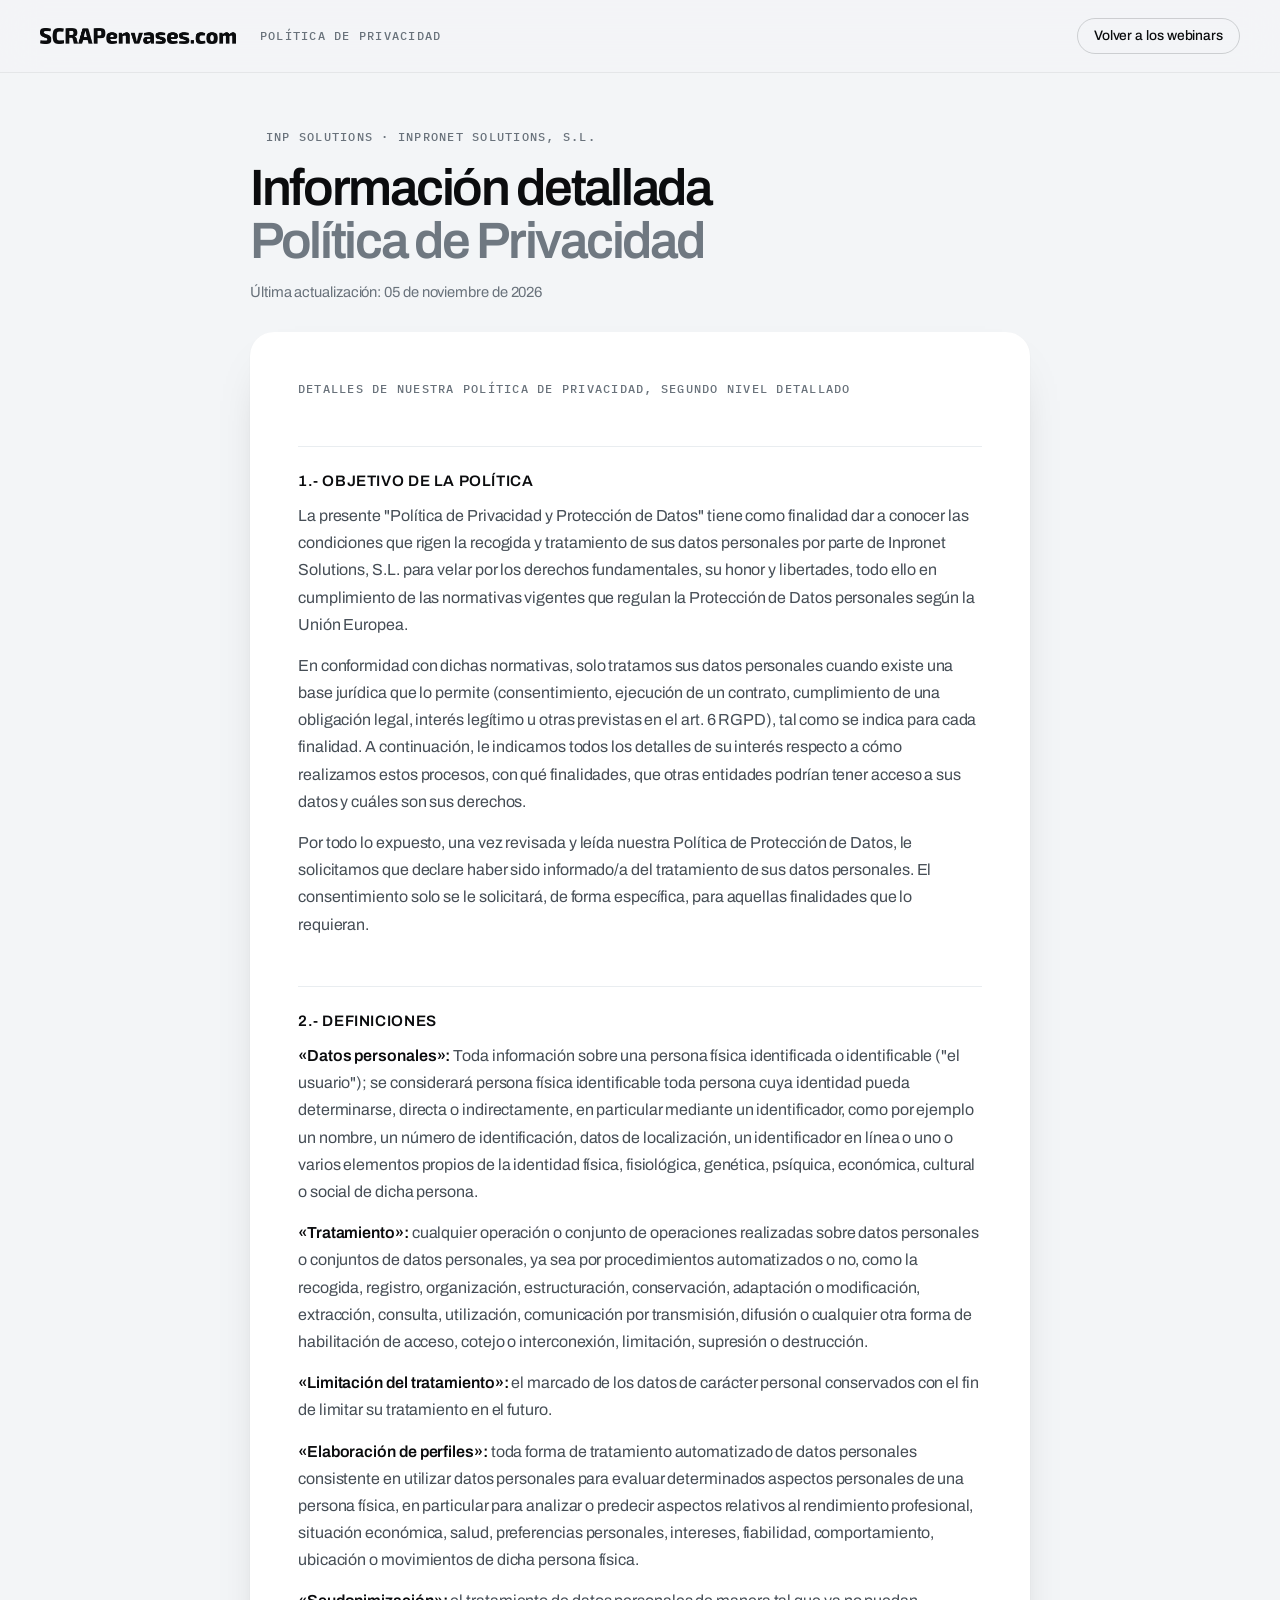
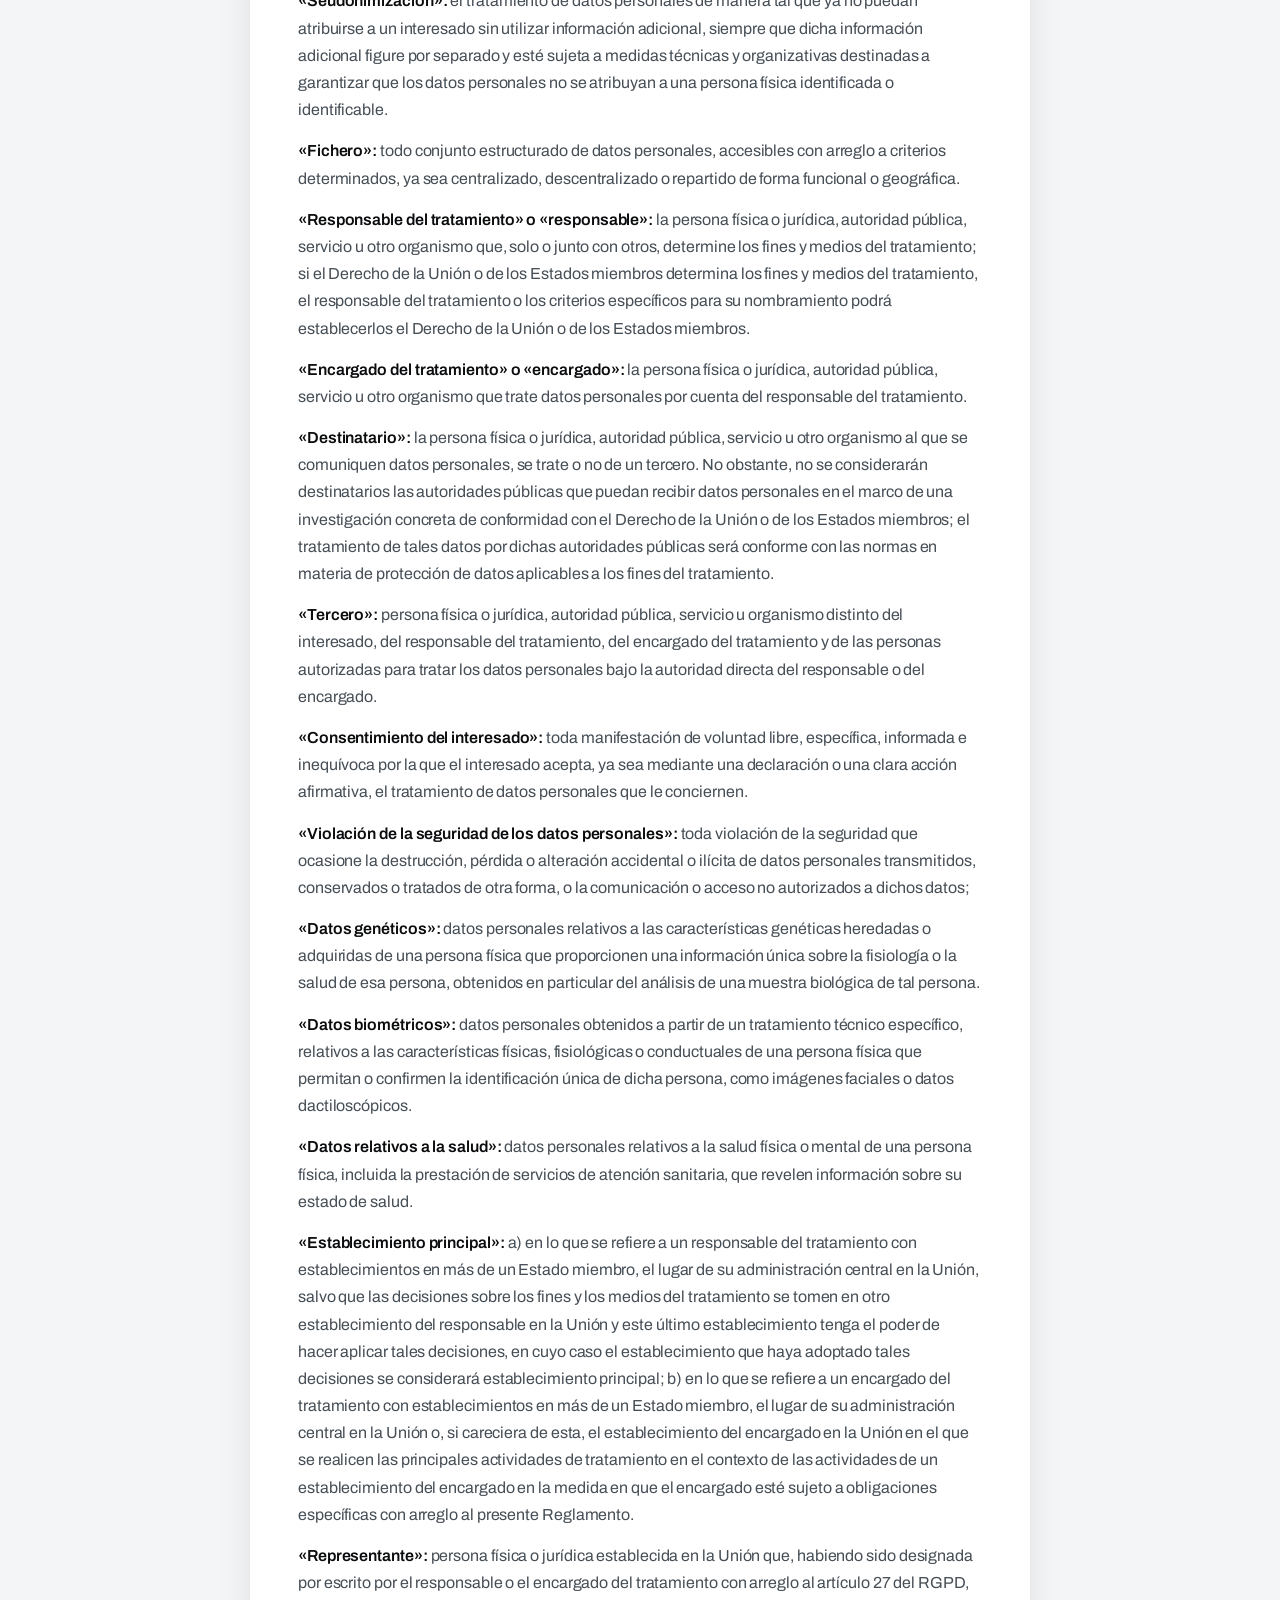
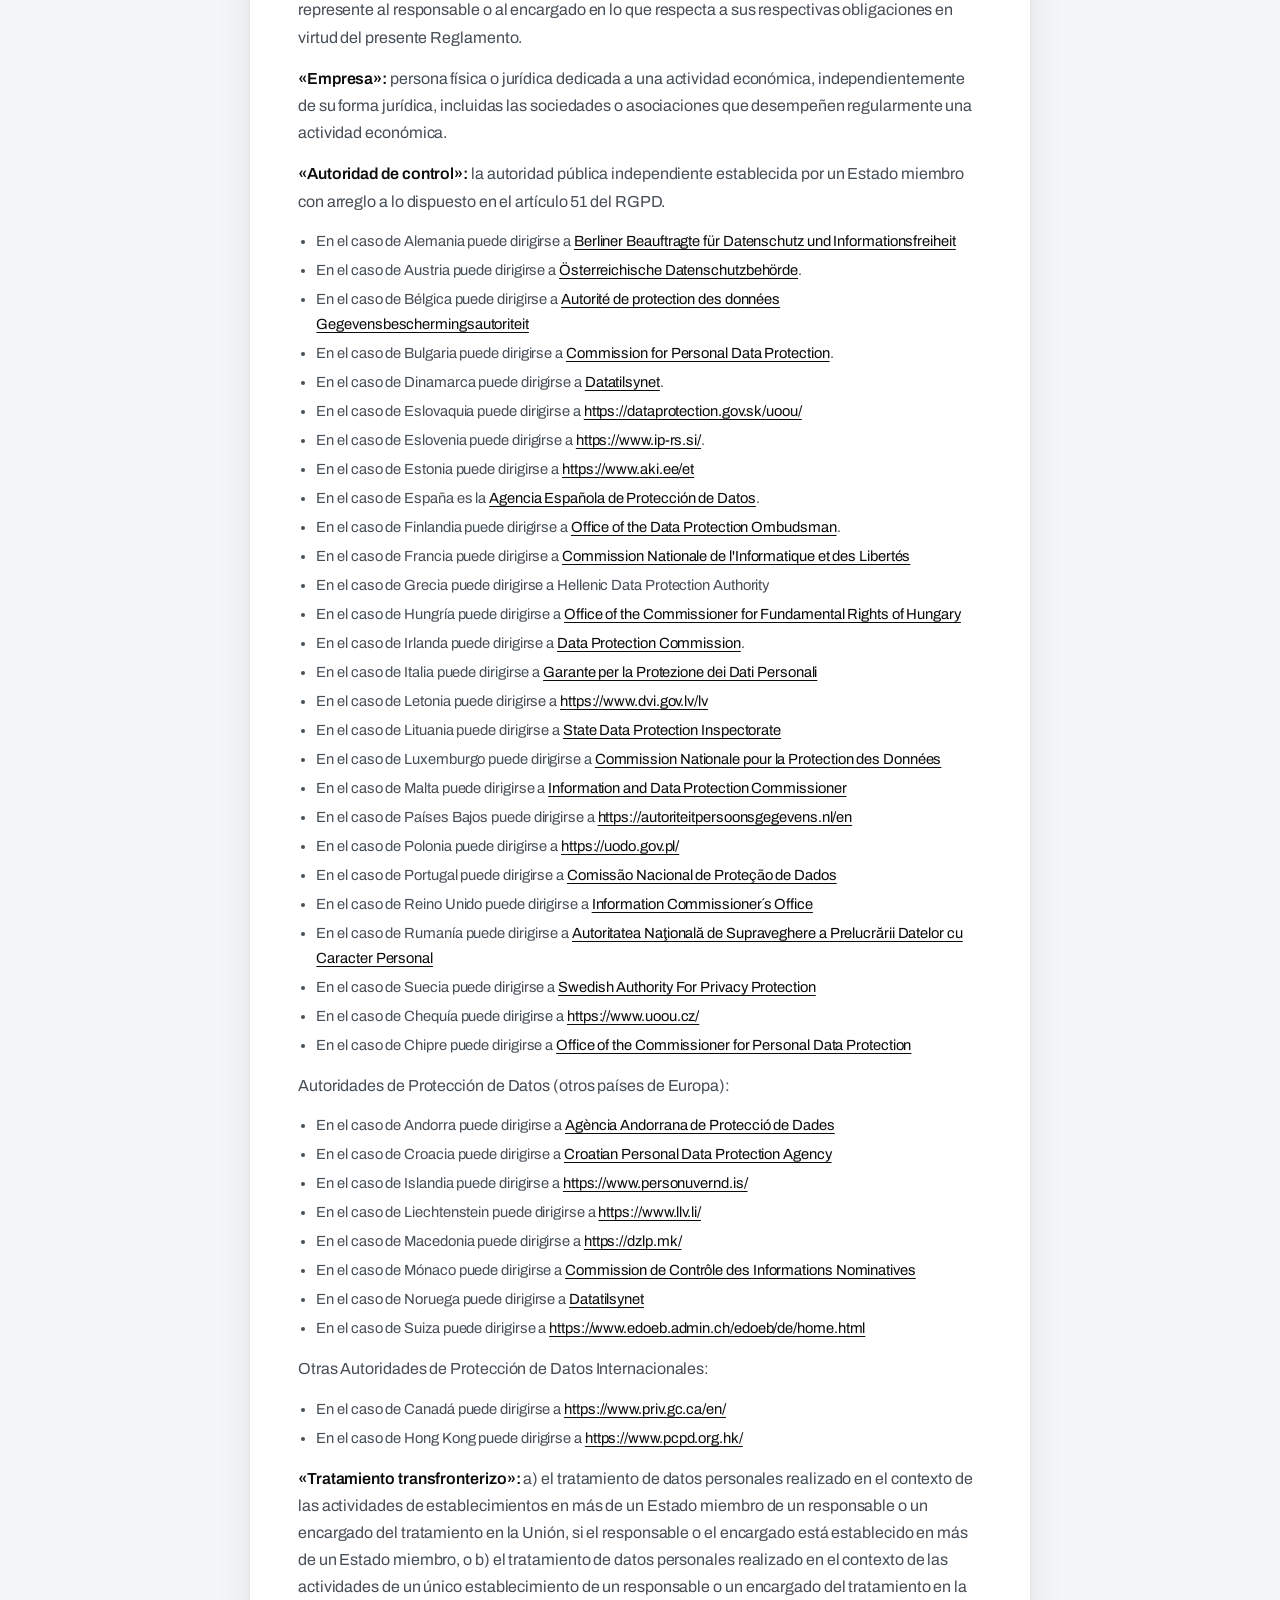
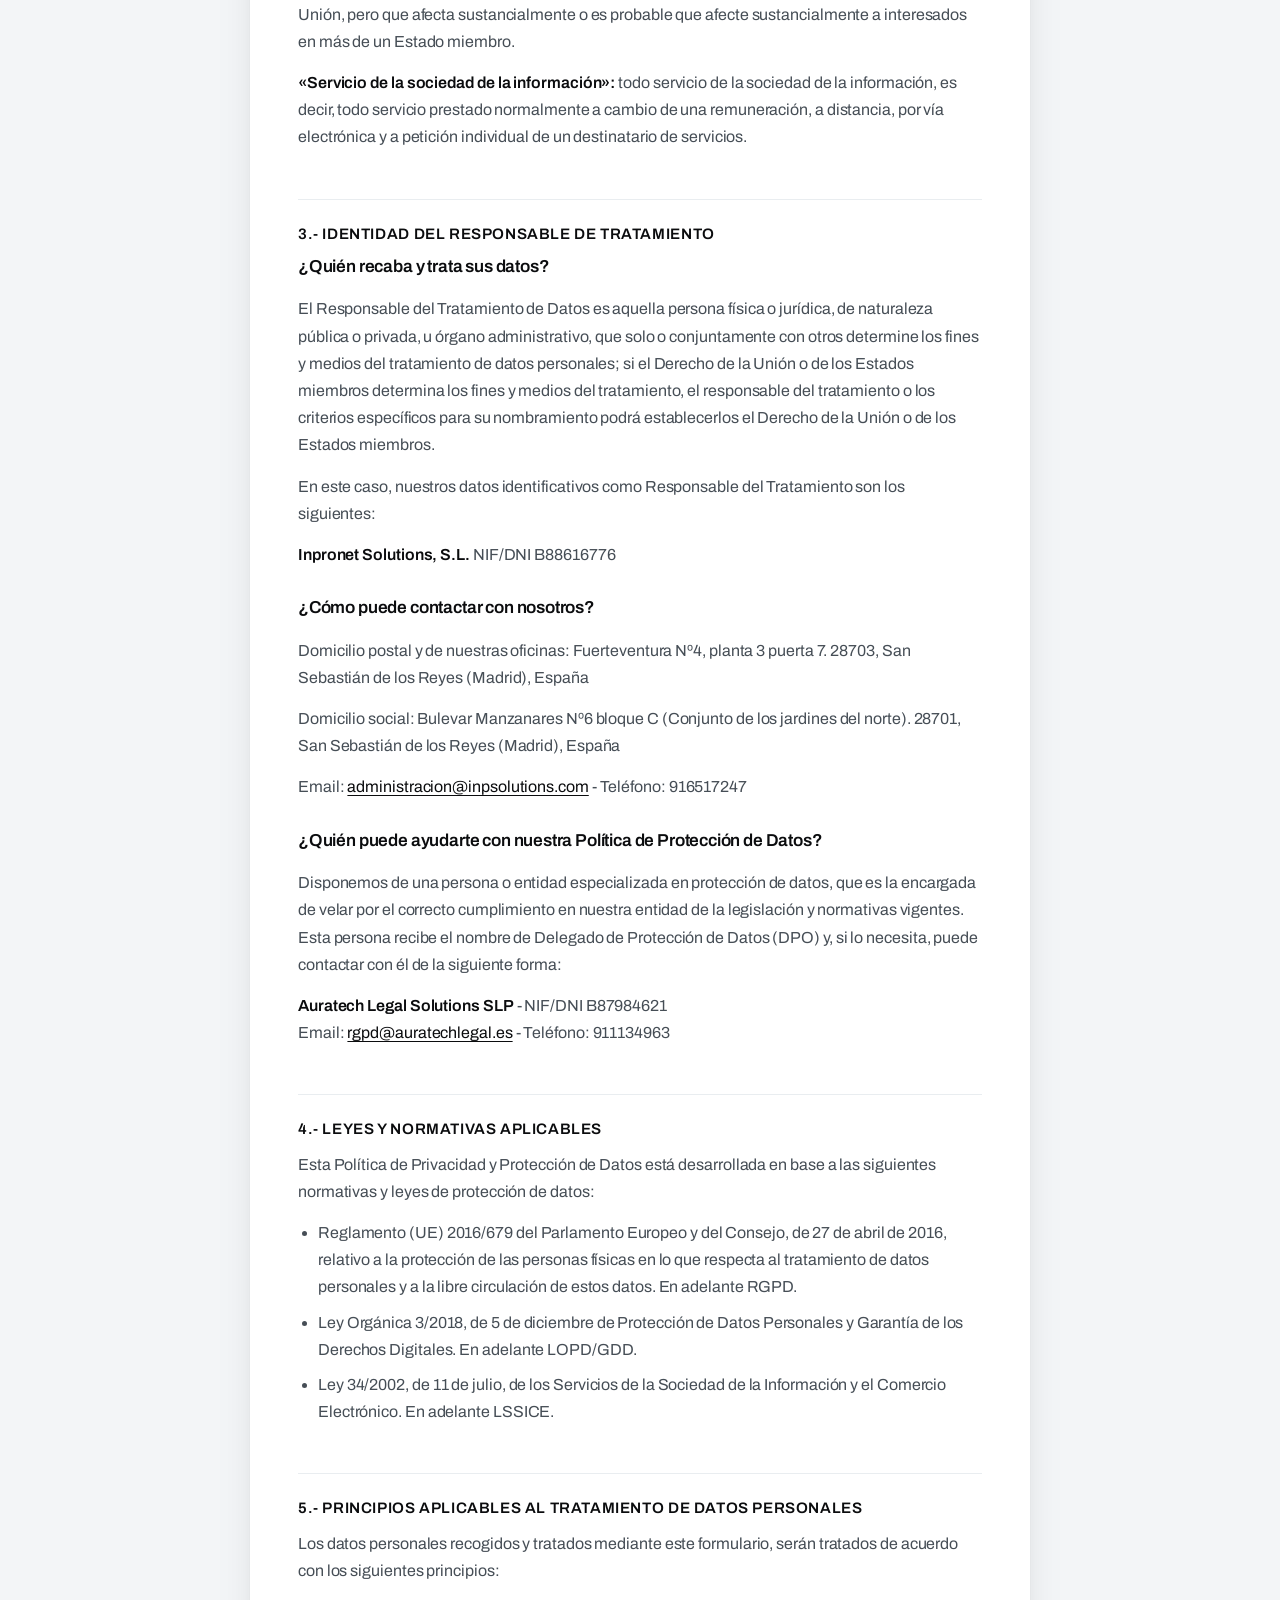
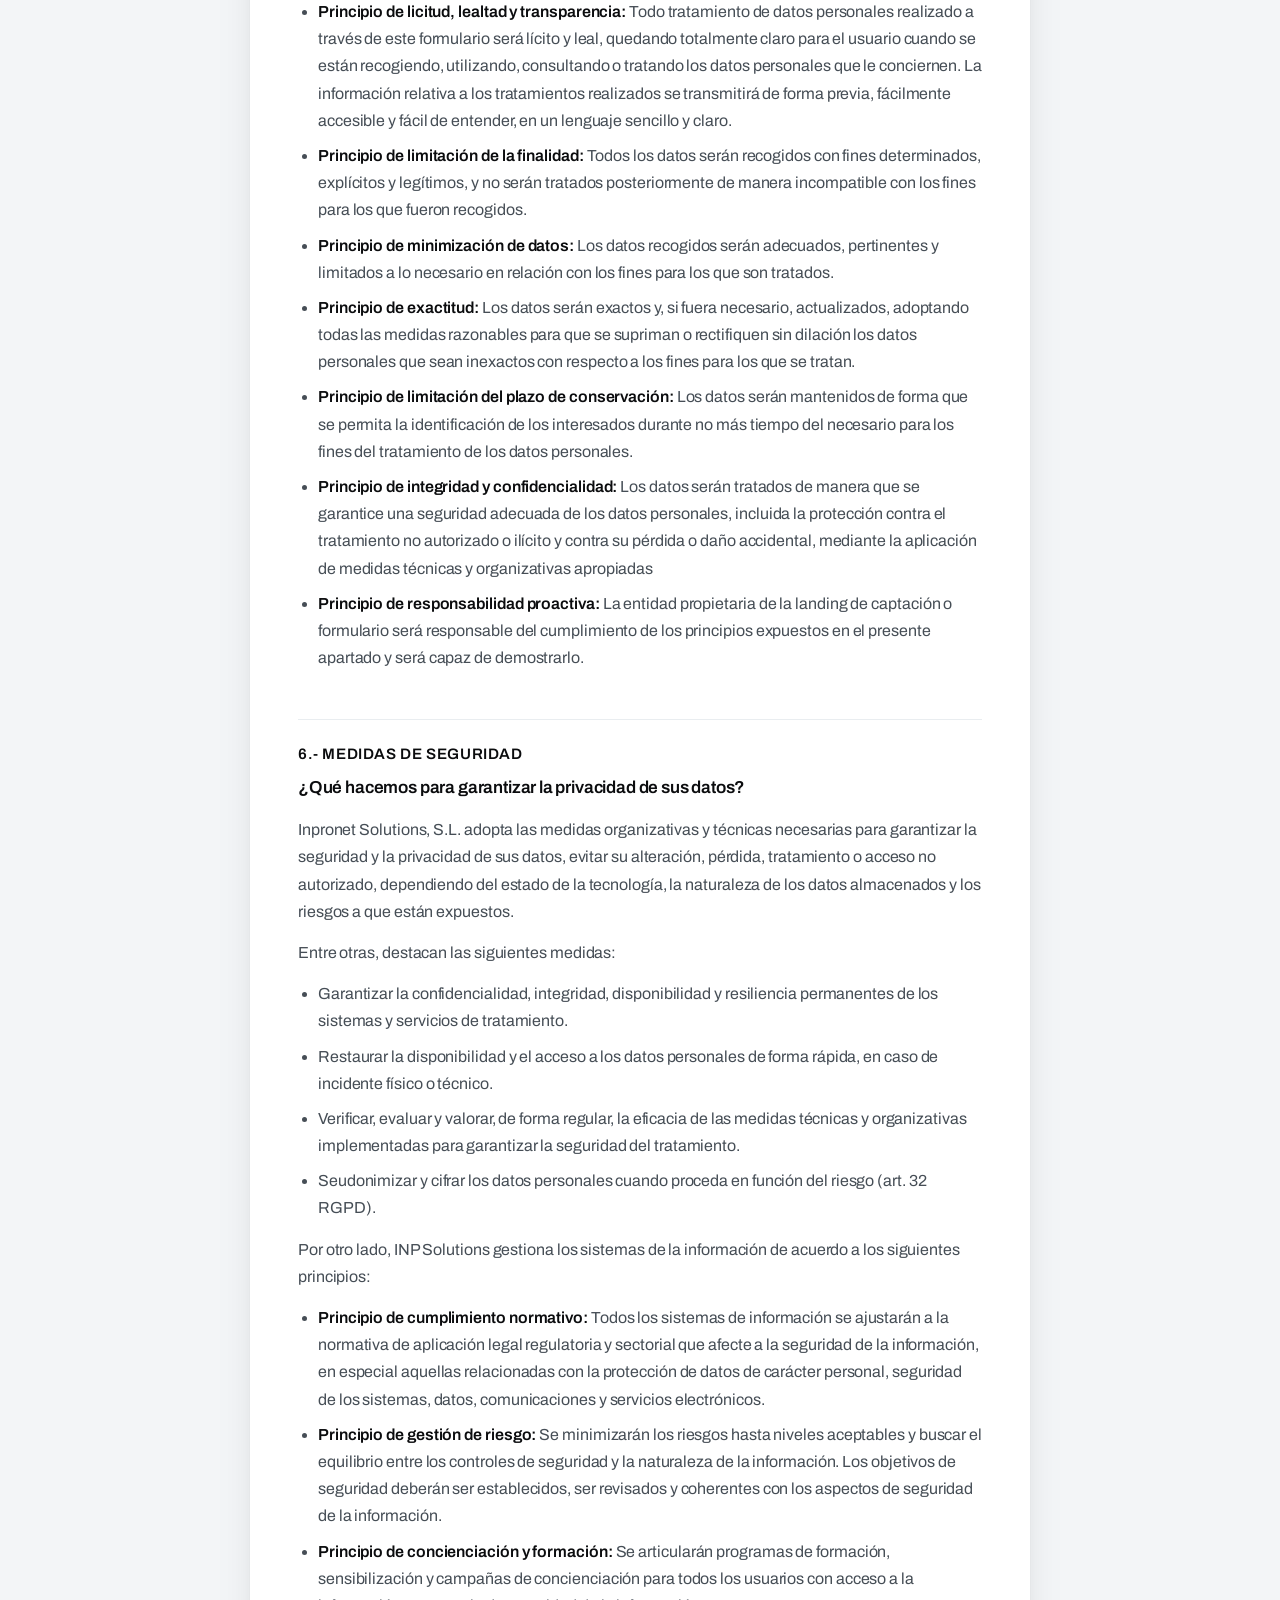
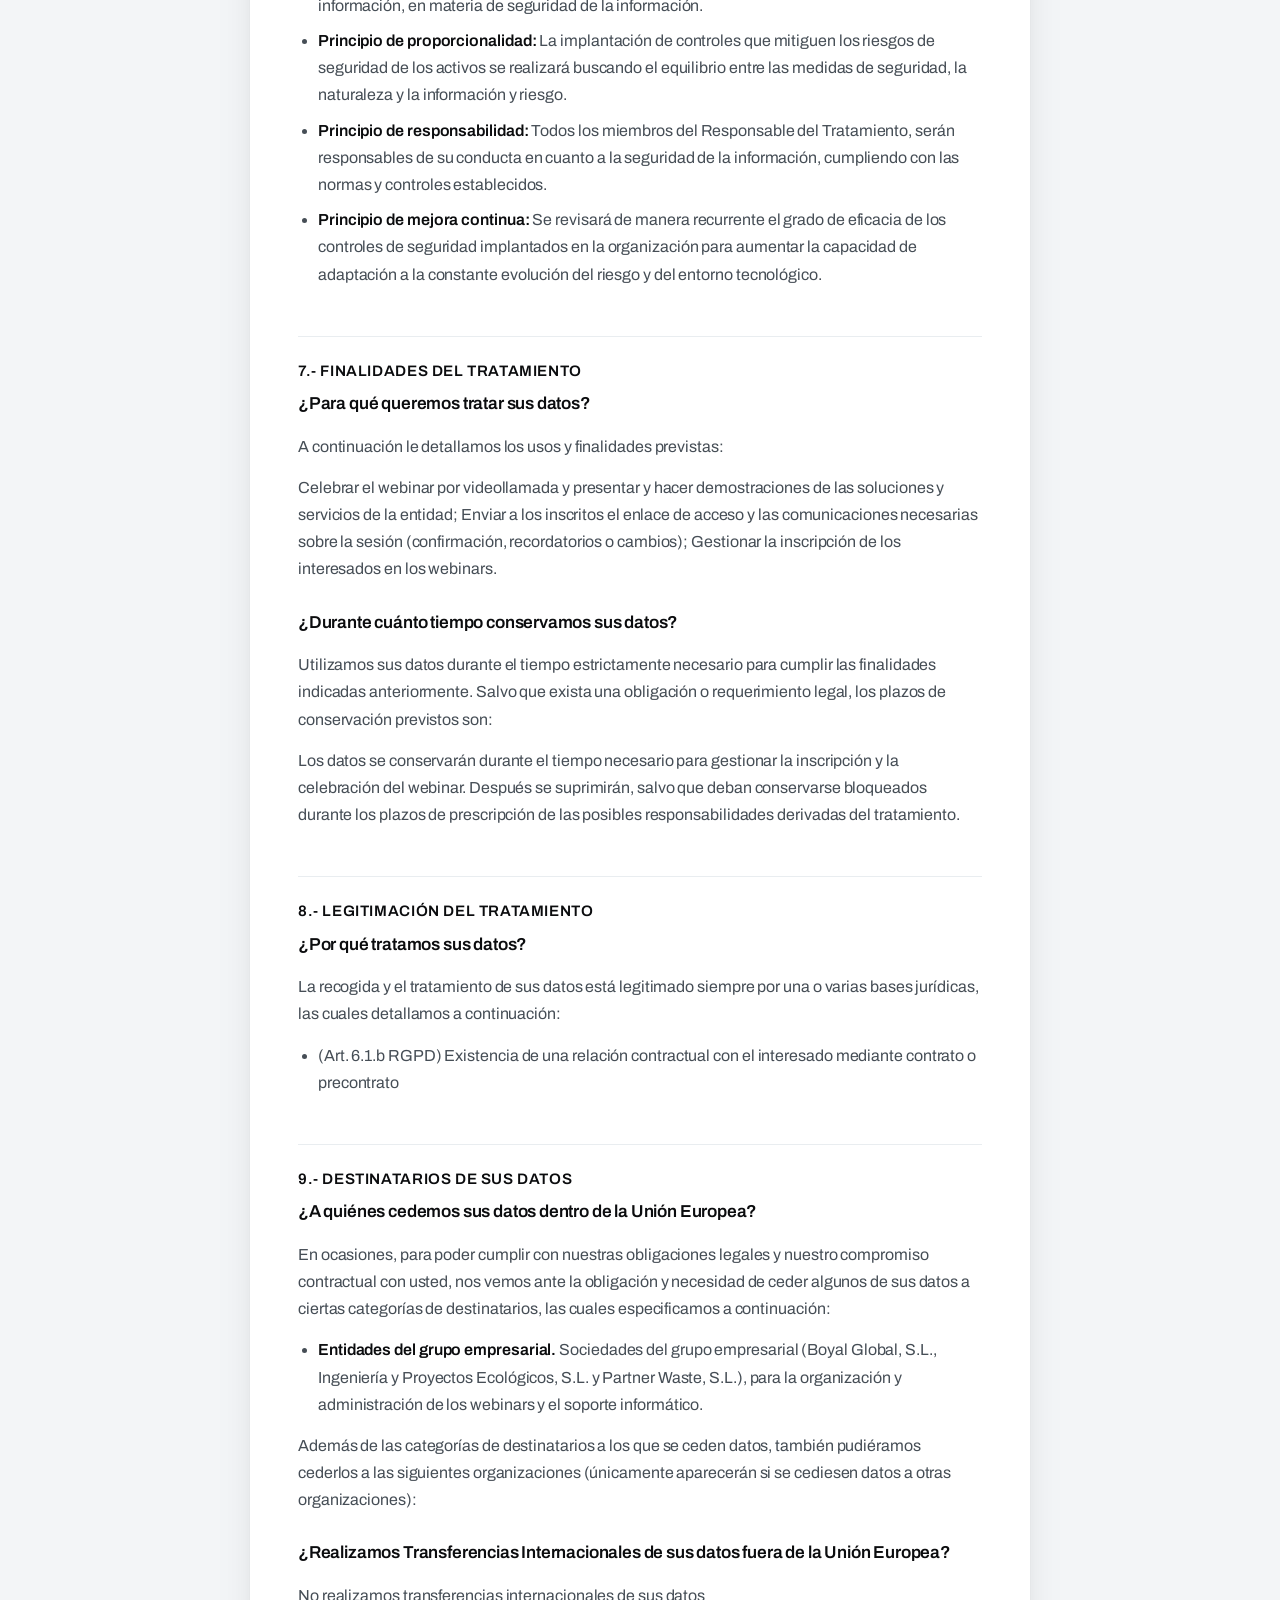
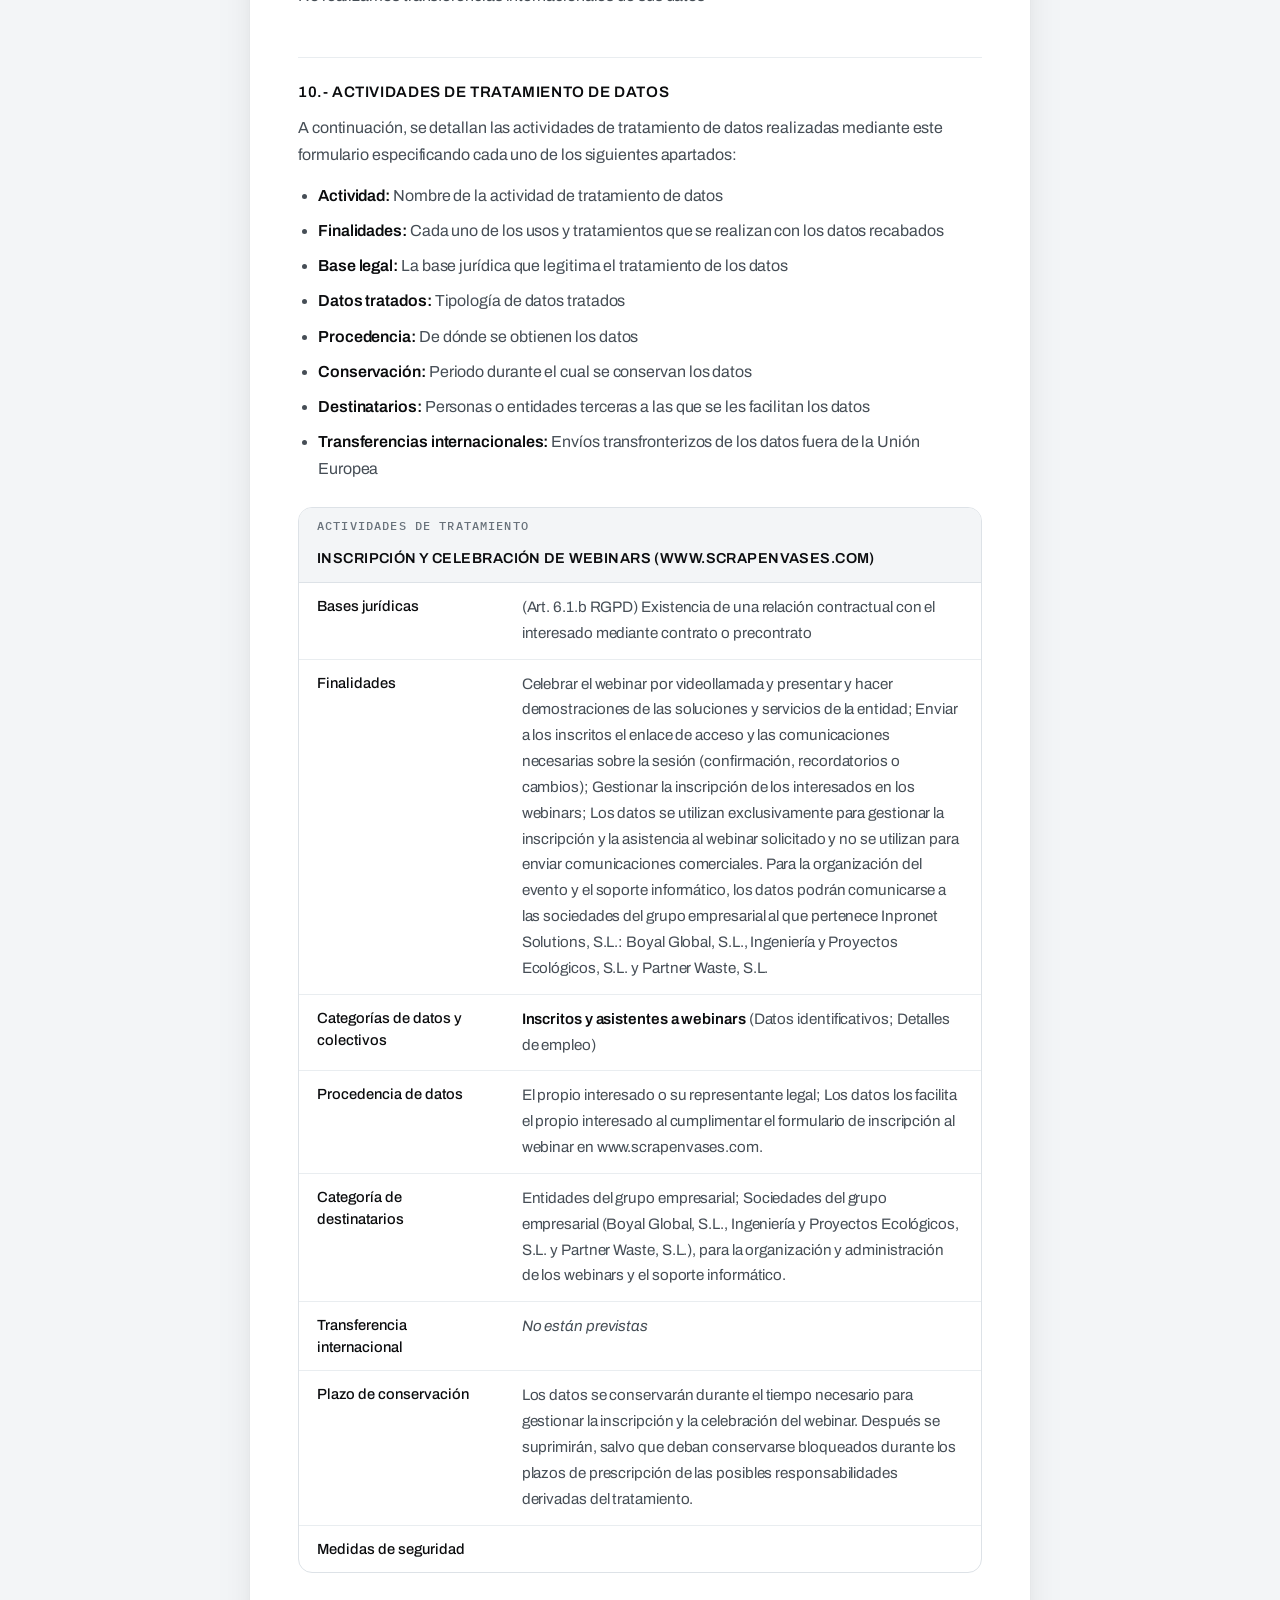
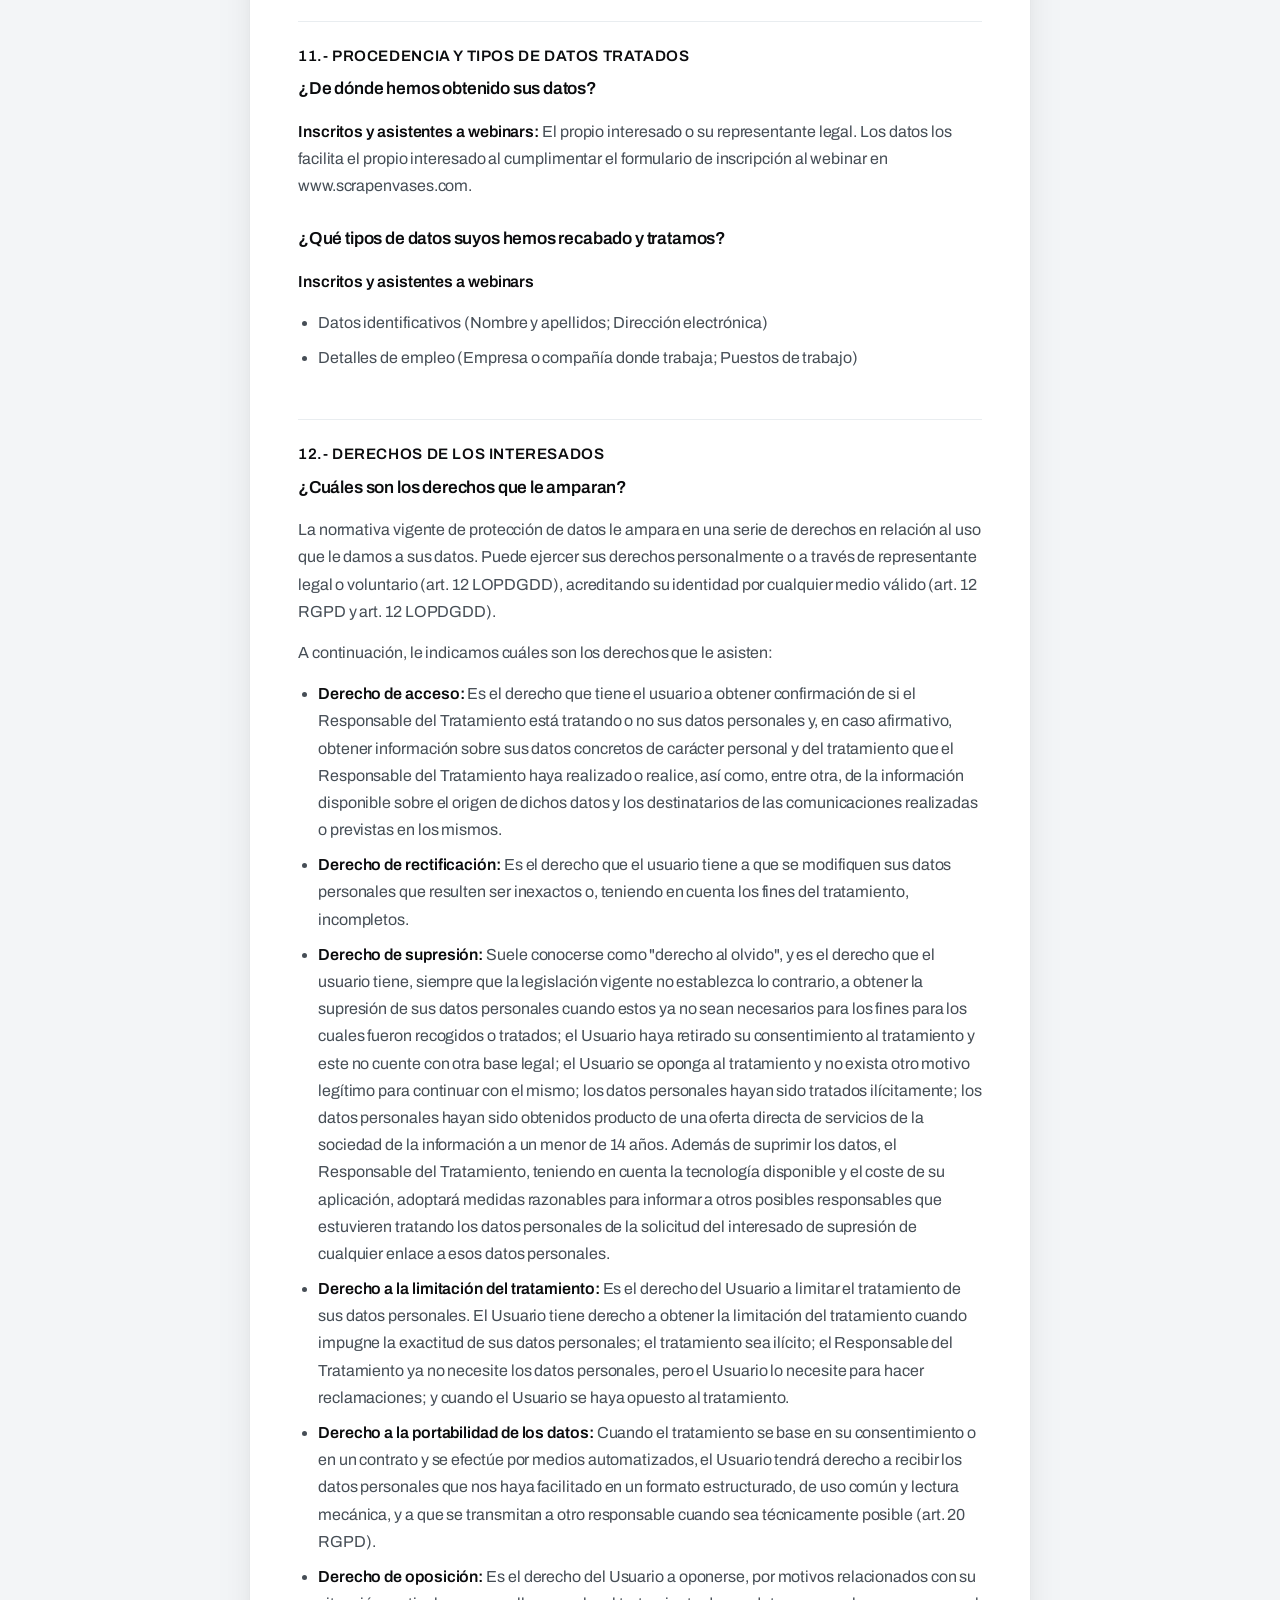
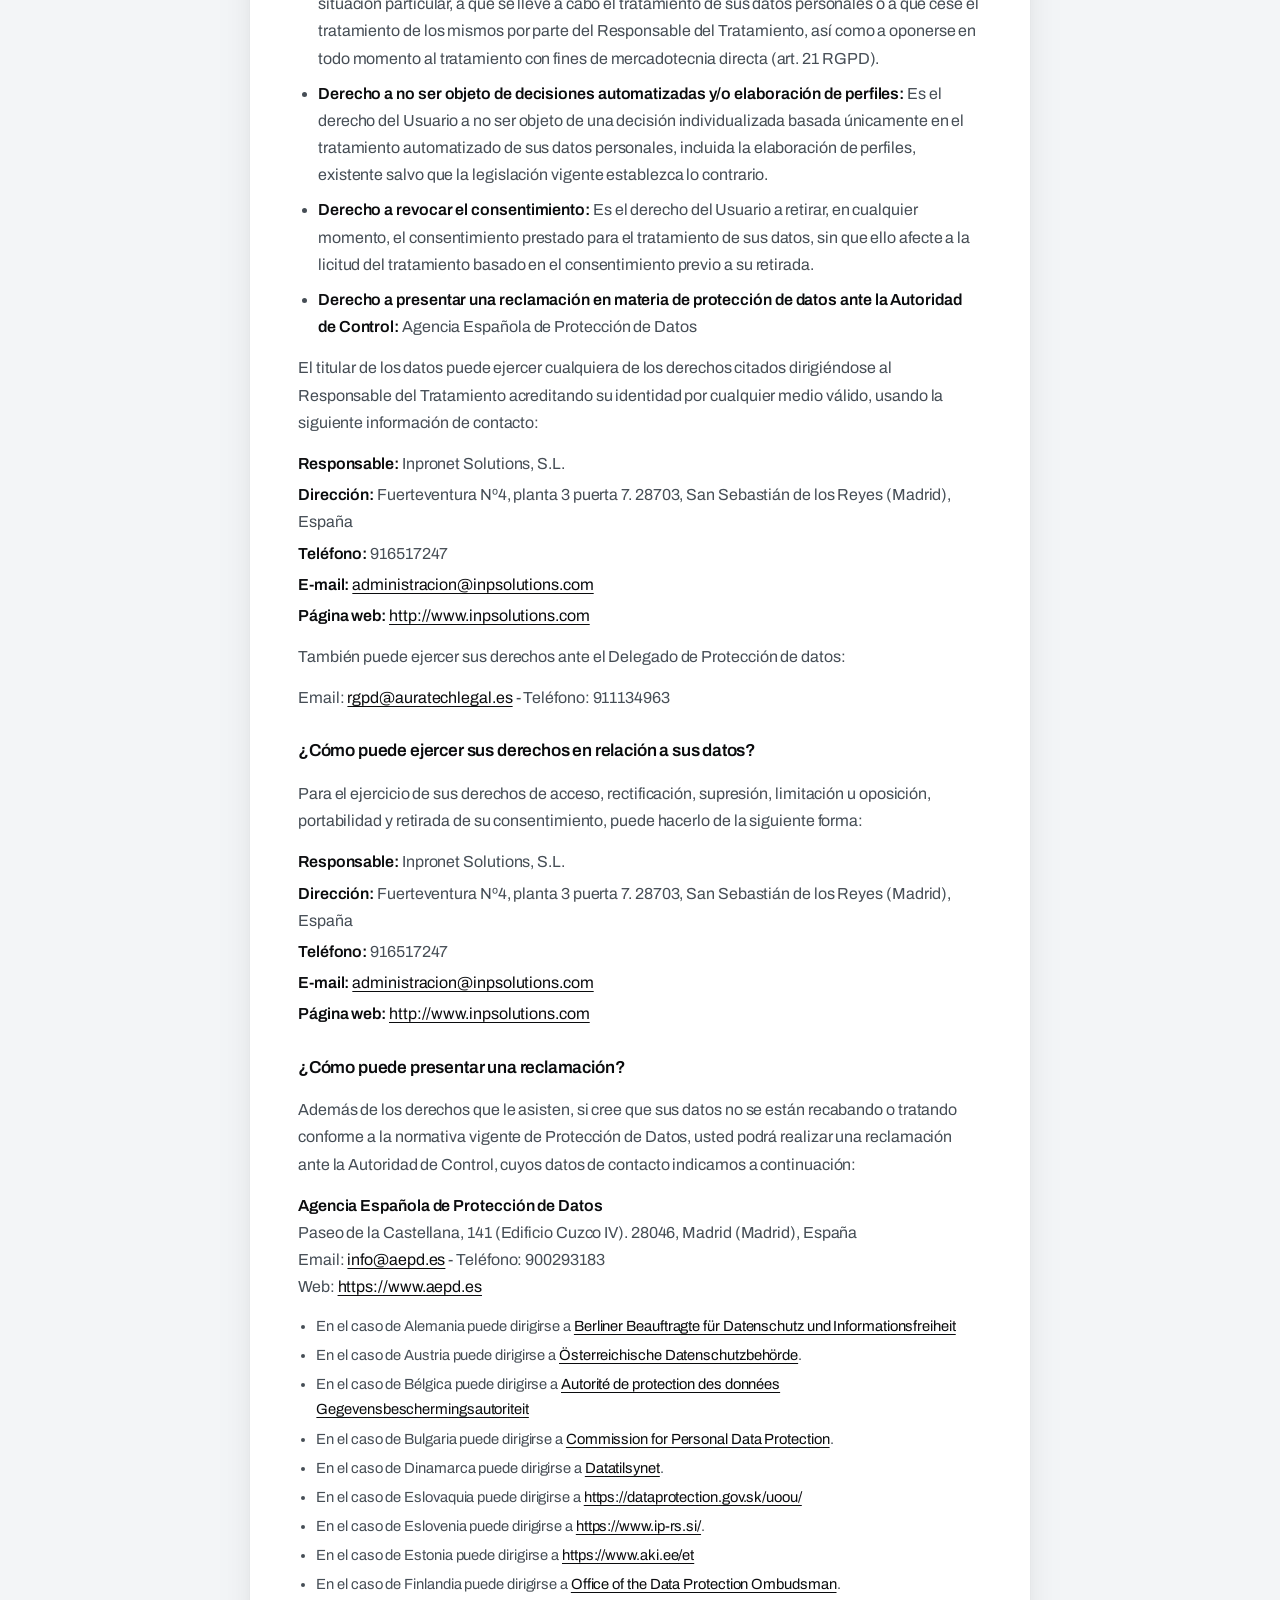
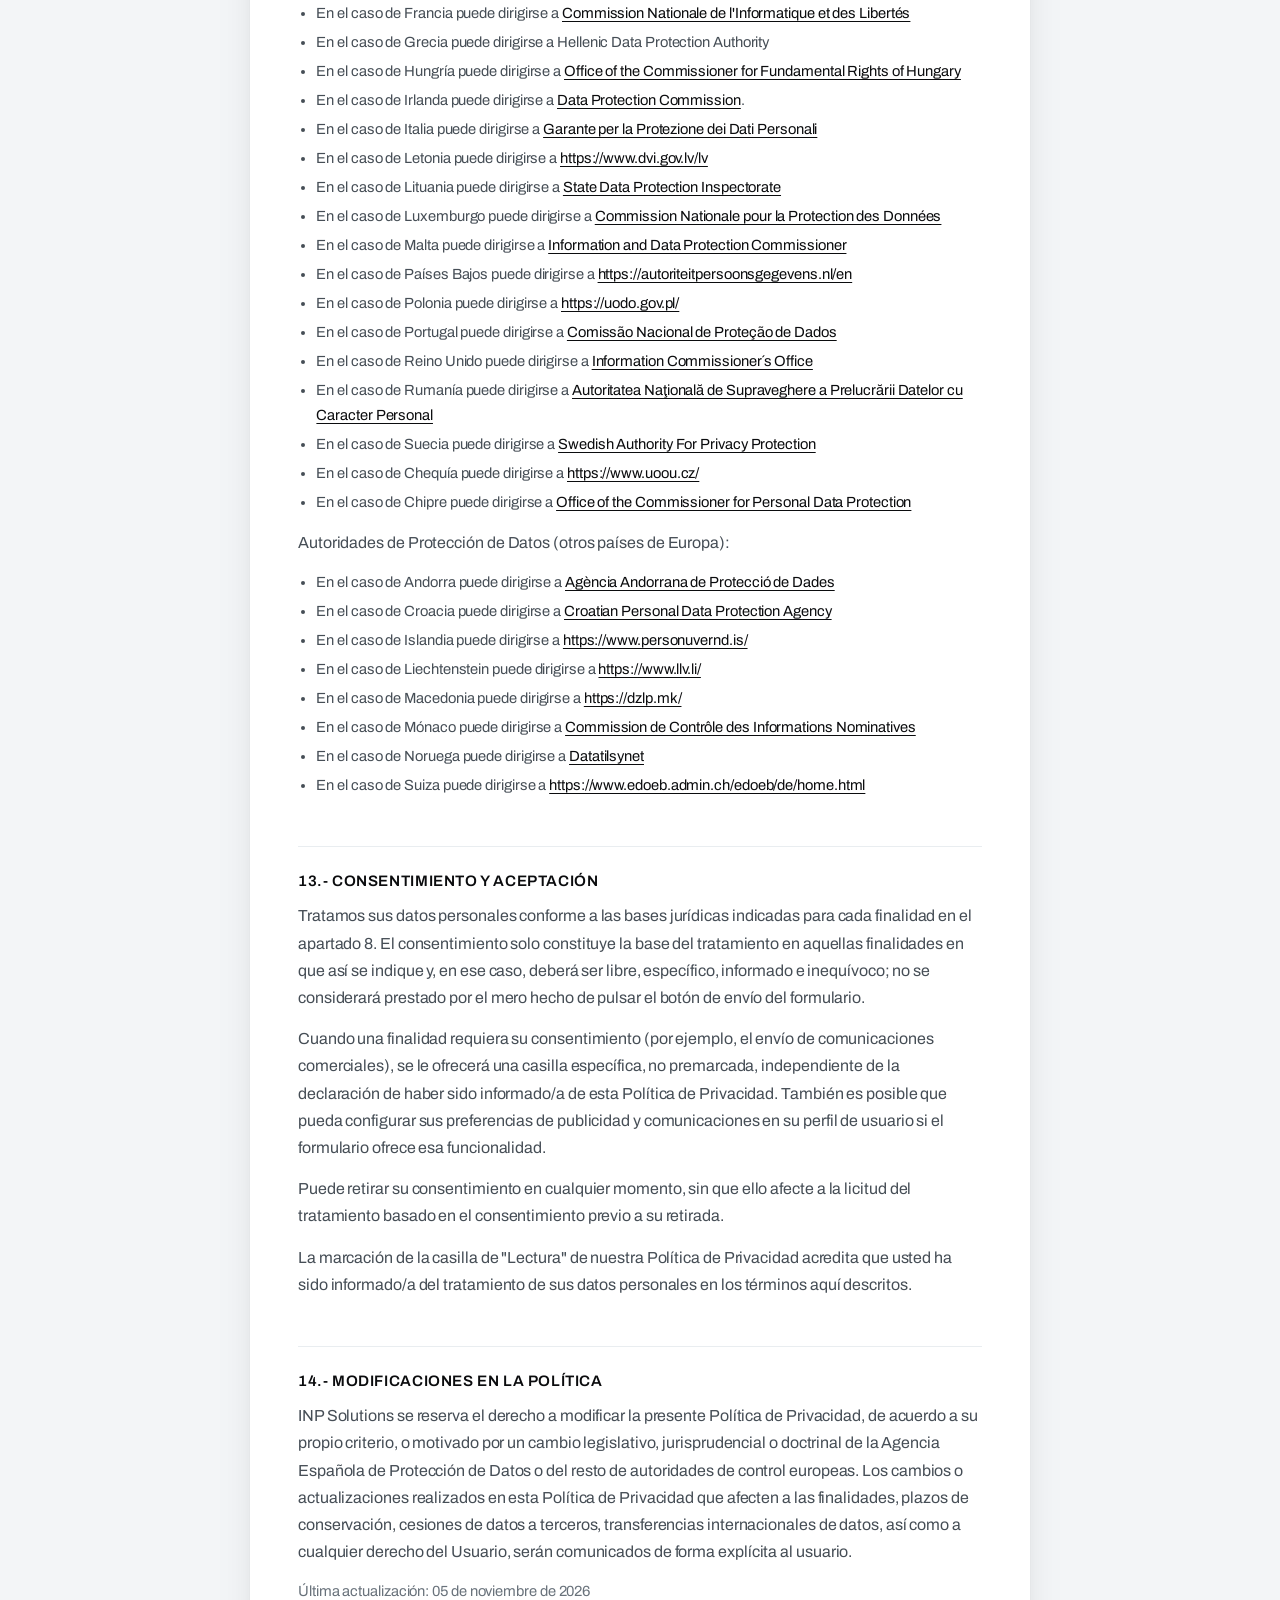
==== commit 63dd1a0d: "Añade correo de confirmación y «¡Cuéntanos tu atasco!» - Correo a quien se inscribe: «Gracias por in" ====
--- a/public/politica-privacidad.html
+++ b/public/politica-privacidad.html
@@ -9,7 +9,7 @@
   <link rel="preconnect" href="https://fonts.googleapis.com">
   <link rel="preconnect" href="https://fonts.gstatic.com" crossorigin>
   <link rel="stylesheet" href="https://fonts.googleapis.com/css2?family=Archivo:wdth,wght@62..125,400..800&family=IBM+Plex+Mono:wght@500&display=swap">
-  <link rel="stylesheet" href="styles.css">
+  <link rel="stylesheet" href="styles.css?v=20261106b">
 </head>
 <body>
   <header class="nav">
@@ -30,26 +30,6 @@
     </header>
 
     <article class="card prose">
-
-      <nav class="toc" aria-labelledby="indice">
-        <h2 id="indice">Índice de contenidos</h2>
-        <ol>
-          <li><a href="#q1">¿Quién recaba y trata sus datos?</a></li>
-          <li><a href="#q2">¿Cómo puede contactar con nosotros?</a></li>
-          <li><a href="#q3">¿Quién puede ayudarte con nuestra Política de Protección de Datos?</a></li>
-          <li><a href="#q4">¿Qué hacemos para garantizar la privacidad de sus datos?</a></li>
-          <li><a href="#q5">¿Para qué queremos tratar sus datos?</a></li>
-          <li><a href="#q6">¿Durante cuánto tiempo conservamos sus datos?</a></li>
-          <li><a href="#q7">¿Por qué tratamos sus datos?</a></li>
-          <li><a href="#q8">¿A quiénes cedemos sus datos dentro de la Unión Europea?</a></li>
-          <li><a href="#q9">¿Realizamos Transferencias Internacionales de sus datos fuera de la Unión Europea?</a></li>
-          <li><a href="#q10">¿De dónde hemos obtenido sus datos?</a></li>
-          <li><a href="#q11">¿Qué tipos de datos suyos hemos recabado y tratamos?</a></li>
-          <li><a href="#q12">¿Cuáles son los derechos que le amparan?</a></li>
-          <li><a href="#q13">¿Cómo puede ejercer sus derechos en relación a sus datos?</a></li>
-          <li><a href="#q14">¿Cómo puede presentar una reclamación?</a></li>
-        </ol>
-      </nav>
 
       <p class="prose__lead">Detalles de nuestra Política de Privacidad, segundo nivel detallado</p>
 
@@ -137,7 +117,7 @@
       <h3 id="q2">¿Cómo puede contactar con nosotros?</h3>
       <p>Domicilio postal y de nuestras oficinas: Fuerteventura Nº4, planta 3 puerta 7. 28703, San Sebastián de los Reyes (Madrid), España</p>
       <p>Domicilio social: Bulevar Manzanares Nº6 bloque C (Conjunto de los jardines del norte). 28701, San Sebastián de los Reyes (Madrid), España</p>
-      <p>Email: <a href="mailto:administracion@inpsolutions.com">administracion@inpsolutions.com</a> - Teléfono: 916588242</p>
+      <p>Email: <a href="mailto:administracion@inpsolutions.com">administracion@inpsolutions.com</a> - Teléfono: 916517247</p>
       <h3 id="q3">¿Quién puede ayudarte con nuestra Política de Protección de Datos?</h3>
       <p>Disponemos de una persona o entidad especializada en protección de datos, que es la encargada de velar por el correcto cumplimiento en nuestra entidad de la legislación y normativas vigentes. Esta persona recibe el nombre de Delegado de Protección de Datos (DPO) y, si lo necesita, puede contactar con él de la siguiente forma:</p>
       <p><strong>Auratech Legal Solutions SLP</strong> - NIF/DNI B87984621<br>
@@ -299,7 +279,7 @@
       <ul class="contact">
         <li><strong>Responsable:</strong> Inpronet Solutions, S.L.</li>
         <li><strong>Dirección:</strong> Fuerteventura Nº4, planta 3 puerta 7. 28703, San Sebastián de los Reyes (Madrid), España</li>
-        <li><strong>Teléfono:</strong> 916588242</li>
+        <li><strong>Teléfono:</strong> 916517247</li>
         <li><strong>E-mail:</strong> <a href="mailto:administracion@inpsolutions.com">administracion@inpsolutions.com</a></li>
         <li><strong>Página web:</strong> <a href="http://www.inpsolutions.com" target="_blank" rel="noopener">http://www.inpsolutions.com</a></li>
       </ul>
@@ -310,7 +290,7 @@
       <ul class="contact">
         <li><strong>Responsable:</strong> Inpronet Solutions, S.L.</li>
         <li><strong>Dirección:</strong> Fuerteventura Nº4, planta 3 puerta 7. 28703, San Sebastián de los Reyes (Madrid), España</li>
-        <li><strong>Teléfono:</strong> 916588242</li>
+        <li><strong>Teléfono:</strong> 916517247</li>
         <li><strong>E-mail:</strong> <a href="mailto:administracion@inpsolutions.com">administracion@inpsolutions.com</a></li>
         <li><strong>Página web:</strong> <a href="http://www.inpsolutions.com" target="_blank" rel="noopener">http://www.inpsolutions.com</a></li>
       </ul>
--- a/public/styles.css
+++ b/public/styles.css
@@ -193,6 +193,23 @@
   color: rgba(255, 255, 255, .9);
 }
 .when svg { flex: none; color: var(--acc); }
+.atasco {
+  margin-top: 22px;
+  font: 600 1.05rem/1.4 var(--f-head);
+  color: #fff;
+}
+.atasco a {
+  margin-left: 4px;
+  font-weight: 500;
+  color: rgba(255, 255, 255, .86);
+  text-decoration: underline;
+  text-decoration-color: var(--acc);
+  text-decoration-thickness: 2px;
+  text-underline-offset: .28em;
+  transition: color .2s;
+}
+.atasco a:hover { color: var(--acc); }
+.hero :focus-visible { outline-color: #fff; }
 
 /* ---------- Tarjetas ---------- */
 .content {
@@ -345,6 +362,7 @@
 .admin__login .actions { margin-top: 0; }
 .admin__head { display: flex; align-items: center; justify-content: space-between; flex-wrap: wrap; gap: 16px; }
 .admin__text { font-size: .92rem; color: var(--ink-faint); }
+.admin__text a { color: var(--ink); text-underline-offset: .2em; }
 .admin code { font: 500 .85em/1 var(--f-mono); padding: 2px 6px; border-radius: 6px; background: var(--line-soft); }
 .form-error { color: var(--err); font-size: .92rem; }
 
@@ -429,27 +447,12 @@
 .prose .contact { list-style: none; padding-left: 0; }
 .prose .contact li + li { margin-top: 4px; }
 .prose__lead {
-  margin-top: 36px;
+  margin-top: 0;
   font: 500 .78rem/1.4 var(--f-mono);
   letter-spacing: .1em;
   text-transform: uppercase;
   color: var(--ink-faint);
 }
-
-.toc { padding: 24px 28px; border-radius: 16px; background: var(--paper); }
-.toc h2 {
-  margin: 0;
-  padding: 0;
-  border: 0;
-  font: 500 .78rem/1.4 var(--f-mono);
-  letter-spacing: .1em;
-  color: var(--ink-faint);
-}
-.toc ol { margin: 14px 0 0; padding-left: 1.6em; columns: 2; column-gap: 40px; font-size: .95rem; }
-.toc li { break-inside: avoid; }
-.toc li + li { margin-top: 6px; }
-.toc a { text-decoration: none; }
-.toc a:hover { text-decoration: underline; }
 
 .activity { overflow-x: auto; margin-top: 24px; border: 1px solid var(--line); border-radius: 14px; }
 .activity table { width: 100%; border-collapse: collapse; font-size: .95rem; }
@@ -572,8 +575,6 @@
   .admin { padding-top: 32px; }
   .legal { padding-top: 32px; padding-bottom: 64px; }
   .prose { padding: 28px 22px; }
-  .toc { padding: 20px; }
-  .toc ol { columns: 1; }
   .activity th, .activity td { display: block; width: auto; }
   .activity td { padding-top: 0; border-top: 0; }
 }
